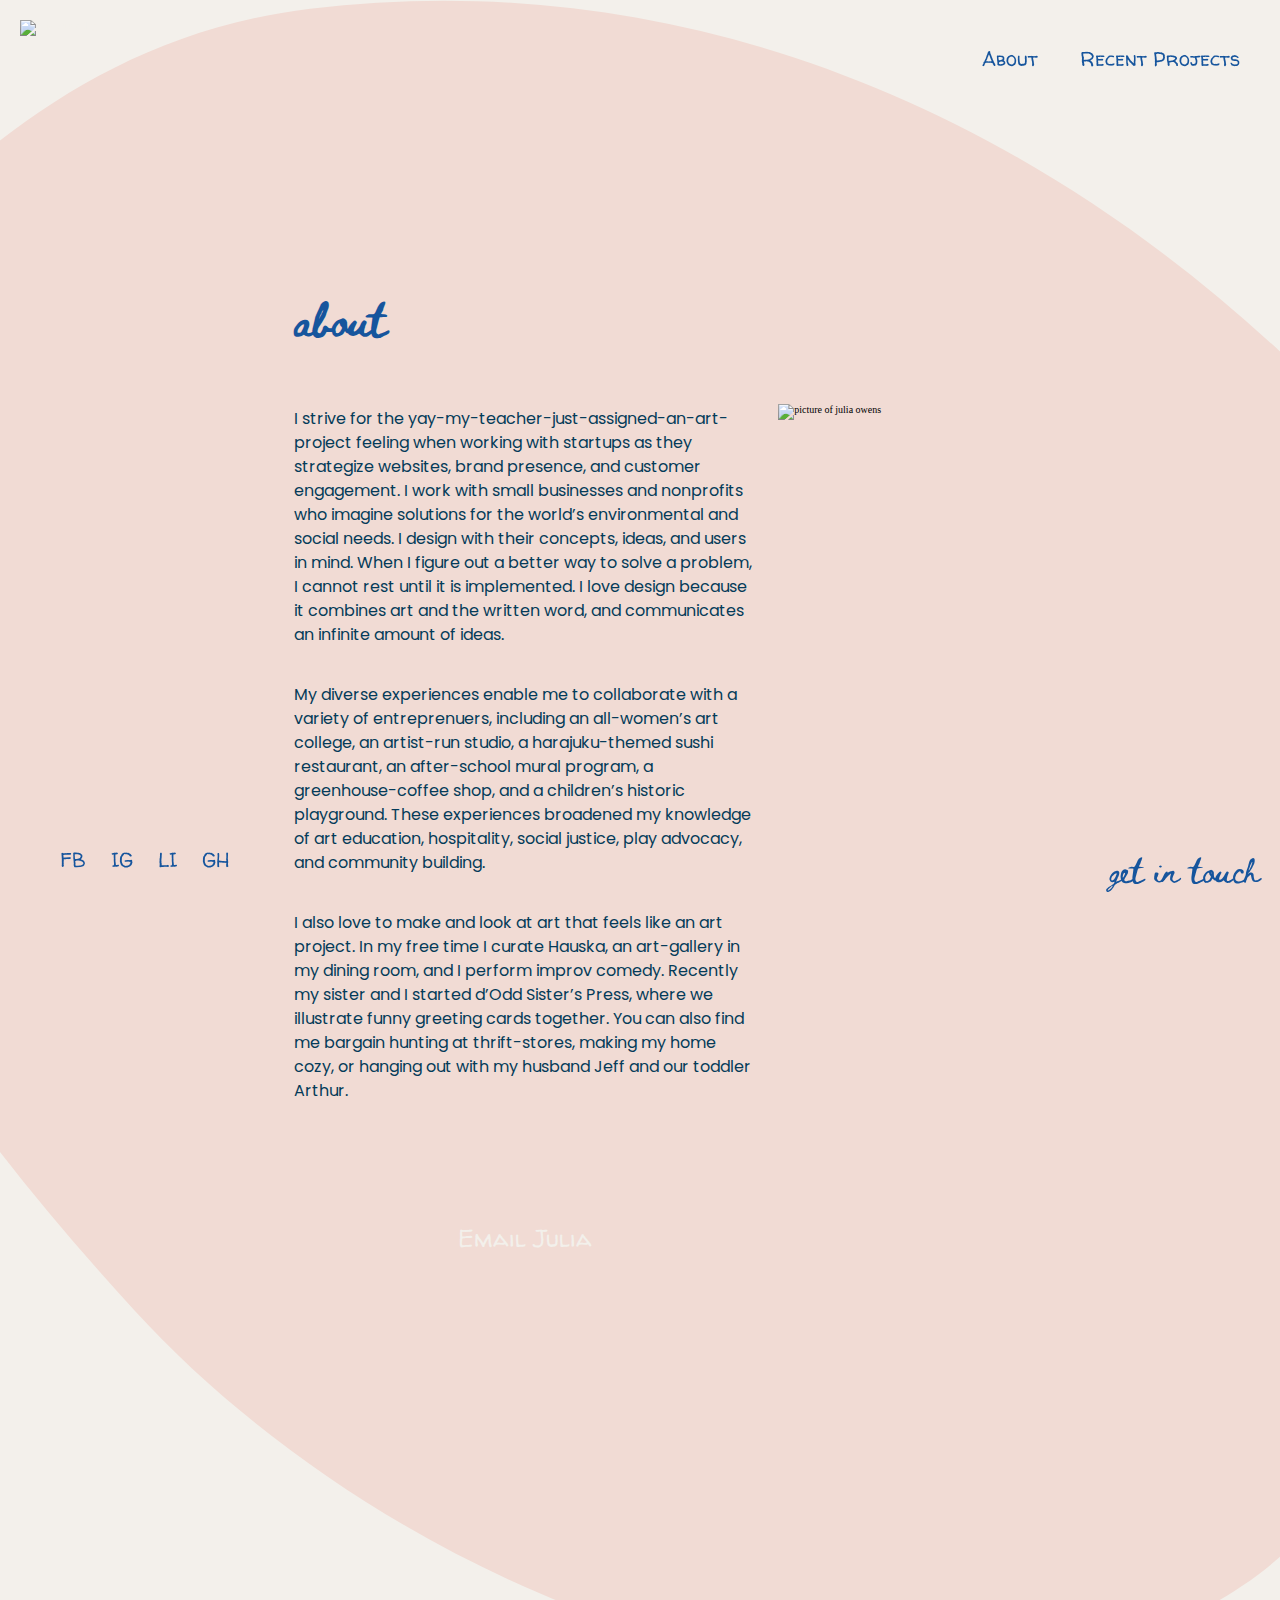
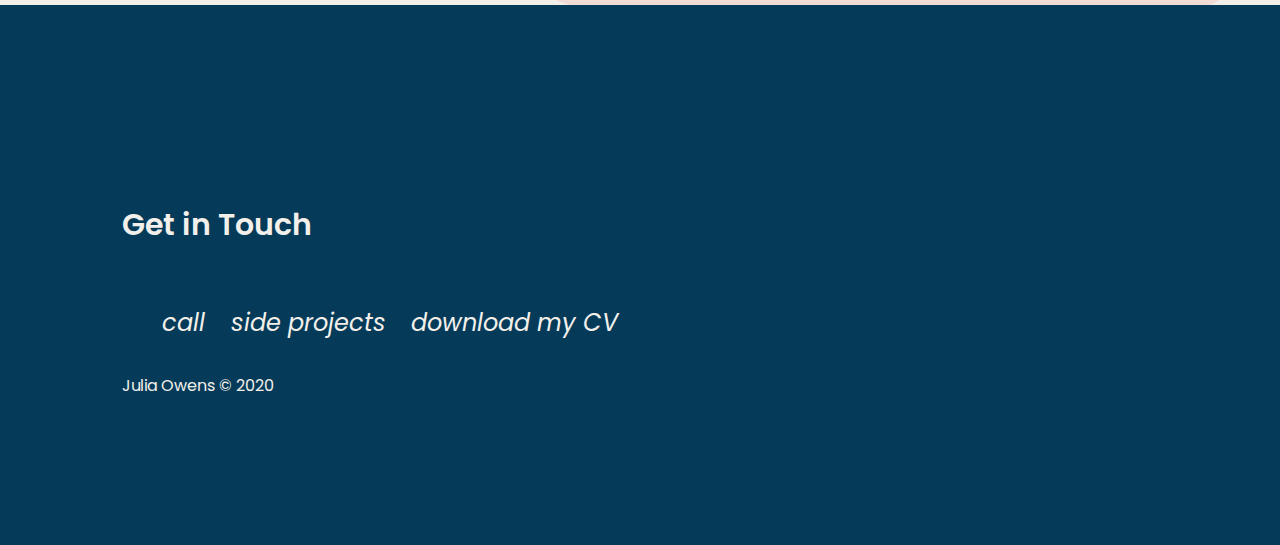
==== about.html @ 6bb20a6d "added side proj page, changed recent proj hover" ====
<!DOCTYPE html>
<html lang="en" dir="ltr">
   <head>
      <meta charset="utf-8">
      <title>Julia Owens</title>
      <meta name="viewport" content="width=device-width, initial-scale=1">
      <link rel="stylesheet" href="css/reset.css">
      <link rel="stylesheet" href="css/style.css">
      <link rel="stylesheet" href="https://fonts.googleapis.com/css2?family=Poppins:ital,wght@0,400;0,600;1,300;1,400;1,600&family=Beth+Ellen&family=Walter+Turncoat&display=swap">
   </head>
   <body>
     <!--navigation with logo and hamburger menu-->
   <div class="page-container">
     <header>
       <div class= "nav-container" id="nav-container" style="top: 0;">
         <div class="logomobile">
           <a href="index.html">
             <img src="assets/header/ColorHead.svg" alt="julia owens logo" style="width:6rem;">
           </a>
           <h2 class="logomobile">julia owens</h2>
         </div>
         <div class="logodesk">
             <a href="index.html">
               <img src="assets/header/colorlogo.svg" alt="julia owens logo" style="width:15rem;">
             </a>
         </div>
         <div class="top-right">
           <a href="about.html">About</a>
           <a href="index.html#recent">Recent Projects</a>
         </div>
         <!-- Navigation links (hidden by default) -->
         <div id="menu-container" class="overlay">
            <!-- Button to close the overlay navigation -->
            <div class="myLinks">
              <a href="javascript:void(0)" class="closebtn" onclick="closeNav()">x</a>
              <a href="about.html">About</a>
              <a href="index.html#recent">Recent Projects</a>
              <a href="index.html#offerings">What I Offer</a>
              <a href="index.html#howitworks">How it Works</a>
              <a href="index.html#testimonials">Testimonials</a>
            </div>
          </div>
 <!-- "Hamburger menu" / "hamburger" to toggle the navigation links -->
          <span onclick="openNav()" class="hamburger">
             <img class='hamburger' src="assets/header/hamburger.svg" alt="menu icon">
          </span>
       </div>
     </header>
      <main>
         <div class="content-container">
            <!--about content-->
            <section class="about">
               <img class="biopic" src="assets/shapes/biopic.svg" alt="picture of julia owens">
               <h2 class="blue">about</h2>
               <div class="bio">
                 <p>I strive for the yay-my-teacher-just-assigned-an-art-project feeling when working with startups as they strategize websites, brand presence, and customer engagement. I work with small businesses and nonprofits who imagine solutions for the world’s environmental and social needs. I design with their concepts, ideas, and users in mind. When I figure out a better way to solve a problem, I cannot rest until it is implemented. I love design because it combines art and the written word, and communicates an infinite amount of ideas.</p>
                 <p>My diverse experiences enable me to collaborate with a variety of entreprenuers, including an all-women’s art college, an artist-run studio, a harajuku-themed sushi restaurant,  an after-school mural program, a greenhouse-coffee shop, and a children’s historic playground. These experiences broadened my knowledge of art education, hospitality, social justice, play advocacy, and community building.</p>
                 <p>I also love to make and look at art that feels like an art project. In my free time I curate Hauska, an art-gallery in my dining room, and I perform improv comedy. Recently my sister and I started d’Odd Sister’s Press, where we illustrate funny greeting cards together. You can also find me bargain hunting at thrift-stores, making my home cozy, or hanging out with my husband Jeff and our toddler Arthur.</p>
               </div>
               <div class="button">
                  <a href="mailto:juliasowens@gmail.com" class="orange-button">Email Julia</a>
               </div>
            </section>
         </div>
         <!--footer-->
      </main>
      <footer>
        <footer id="footer">
          <div class="desk-links">
            <ul class="bottom-left">
                <li><a href="https://www.facebook.com/juliasowens">FB</a></li>
                <li><a href="https://www.instagram.com/juliasowens">IG</a></li>
                <li><a href="https://www.linkedin.com/juliasowens">LI</a></li>
                <li><a href="https://www.github.com/juliasowens">GH</a></li>
            </ul>
            <a class="bottom-right" href="mailto:juliasowens@gmail.com">get in touch</a>
          </div>
          <h4>Get in Touch</h4>
          <address>
              <ul class="contactinfo">
               <li><a href="tel:+3214386879">call</a></li>
               <li><a href="sideprojects.html">side projects</a></li>
               <li><a href="https://docs.google.com/document/d/1NyvRas69ttA2l3UneFhfoW3CUNSEx1al49fTAunO5wc/edit?usp=sharing">download my CV</a></li>
              </ul>
              <div class="social">
                 <a href="mailto:juliasowens@gmail.com">email</a> <br>
                 <a href="https://www.facebook.com/juliasowens">social: FB</a> <a href="https://www.instagram.com/juliasowens">IG</a>  <a href="https://www.linkedin.com/juliasowens">LI</a> <a href="https://www.github.com/juliasowens">GH</a>
              </div>
          </address>
          <p>Julia Owens © 2020</p>
        </footer>
      <script>
        var prevScrollpos = window.pageYOffset;
        window.onscroll = function() {
        var currentScrollPos = window.pageYOffset;
          if (prevScrollpos > currentScrollPos) {
            document.getElementById("nav-container").style.top = "0";
          } else {
            document.getElementById("nav-container").style.top = "-25rem";
          }
          prevScrollpos = currentScrollPos;
        }
        function openNav() {
            document.getElementById("menu-container").style.width = "100%";
          }
        function closeNav() {
            document.getElementById("menu-container").style.width = "0%";
          }
      </script>
      <!-- Global site tag (gtag.js) - Google Analytics -->
      <script async src="https://www.googletagmanager.com/gtag/js?id=UA-165975518-1"></script>
      <script>
        window.dataLayer = window.dataLayer || [];
        function gtag(){dataLayer.push(arguments);}
        gtag('js', new Date());

        gtag('config', 'UA-165975518-1');
      </script>
   </body>
</html>
---- css/style.css ----
* {
  box-sizing: border-box;
}

html {
  font-size: 10px;
  scroll-behavior: smooth;
}

body {
  background-color: #F3F0EB;
  margin: 0;
  width: 100%;
}

section {
  padding: 10%;
}

/* TYPOGRAPHY */

/* unvisited link */
a:link {
  color: #F3F0EB;
  text-decoration: none;
}

/* visited link */
a:visited {
  color: #F3F0EB;
  text-decoration: none;
}

/* mouse over link */
a:hover {
  color: #F3F0EB;
  text-decoration: none;
}

p {
  color: #053B59;
  font-family: 'Poppins';
  font-size: 1.6rem;
  line-height: 2.4rem;
  padding: 1rem 0 1rem 0;
}

h1 {
  color: #16559D;
  font-family: 'Poppins';
  font-size: 4.8rem;
  font-weight: 600;
  line-height: 6rem;
}

h2 {
  color: #16559D;
  font-family: 'Beth Ellen';
  font-size: 3.2rem;
  line-height: 3.2rem;
}

h3 {
  color: #053B59;
  font-family: 'Poppins';
  font-size: 3.6rem;
  font-weight: 600;
  line-height: 4rem;
  padding-bottom: 1rem;
}

h4 {
  color: #053B59;
  font-family: 'Poppins';
  font-size: 2.4rem;
  font-weight: 600;
  line-height: 3.6rem;
}

h5 {
  color: #C06D5B;
  font-family: 'Walter Turncoat';
  font-size: 2.4rem;
  line-height: 3.6rem;
}

h6 {
  color: #053B59;
  font-family: 'Poppins';
  font-size: 2.1rem;
  font-weight: 300;
  line-height: 3rem;
  padding: 2rem 0 2rem 0;
}


/* structure of site */

.page-container {
  margin: 0;
  width: 100%;

}

/* header +nav */ /* Style Navigation Menu */

.nav-container{
  margin: 0;
  padding: 2rem;
  position: fixed;
  top: 0;
  transition: top 0.3s;
  width: 100%;
  z-index: 1;
}


.overlay {
  background-image: url('../assets/old/inkfill.svg');
  background-position: center;
  background-repeat: no-repeat;
  background-size: cover;
  height: 100%;
  overflow-x: hidden; /* Disable horizontal scroll */
  position: fixed; /* Stay in place */
  right: 0;
  top: 0;
  transition: 0.5s; /* 0.5 second transition effect to slide in or slide down the overlay (height or width, depending on reveal) */
  width: 0;
  z-index: 1; /* Sit on top */
}


/* Hide the links inside the navigation menu (except for logo/home) */

.myLinks {
  top: 15%;
  right: 0;
  position: relative;
  width: 100%; /* 100% width */
  text-align: right; /* Centered text/links */
}

/* Style navigation menu links */
.myLinks a {
  color: #EABBAE;
  display: block;
  font-family: 'Walter Turncoat';
  font-size: 2.4rem;
  line-height: 3rem;
  padding: 1rem 4rem 1rem 1rem;
  text-decoration: none;
  transition: 0.3s;
}

.myLinks a:hover {
  color: #DA9255;
  text-decoration: underline;
}

.overlay .closebtn {
  position: absolute;
  right: 0;
  top: -3rem;

}

/* Style the hamburger menu */
.hamburger {
  display: inline;
  padding: 10%;
  position: absolute;
  right: 0;
  top: 0;
}

.top-right {
  display: none;
}

/* main content of page */

.content-container {
  margin: 0;
  width: 100%;
}

/* all buttons follow this code */

.button {
  background: none;
  border: none;
  color: #F3F0EB;
  cursor: pointer;
  font-family: 'Walter Turncoat';
  font-size: 2.4rem;
  line-height: 3.6rem;
  padding: 5%;
  text-align: center;
  text-decoration: none;
}


/* sections of page */

/* intro */

.hero {
  background-image: url('../assets/shapes/largepinkbackground.svg');
  background-position: center;
  background-repeat: no-repeat;
  background-size: cover;
  margin: 0;
  padding-top: 50%;
  width: 100%;
}

.paragraph {
  padding: 5% 0 0 0;
}

/* button with orange fill background and white text, also used on about and project pages */

.orange-button {
  align-items: center;
  background-image: url('../assets/buttons/clementinefill.svg');
  background-position: center;
  background-repeat: no-repeat;
  background-size: contain;
  display: flex;
  justify-content: center;
  padding: 20%;
  text-decoration: none;
  width: 100%;
}


/* menu of 5 offerings, what I can do */

.offerings {
  background-color: #053B59;
  padding-top: 20%;
  width: 100%;
}

.services-container h2{
  color: #F3F0EB;
  font-size: 2.4rem;
  padding: 5% 10% 10% 10%;
}

.services-container h3{
  color: #F3F0EB;
}

.services-container h6{
  color: #F3F0EB;
}

/* changes text to white */

.white {
  color: #F3F0EB;
  line-height: 4rem;
}

.white a {
  color: #F3F0EB;
  text-decoration: none;
}

.service {
  display: inline-block;
  width: 100%;
}

.webdesign {
  background-image: url('../assets/old/poolwhiteline.svg');
  background-position: center;
  background-repeat: no-repeat;
  background-size: contain;
  padding: 20%;
  text-decoration: none;
  width: 100%;
}

.brand{
  background-image: url('../assets/old/clementinewhiteline.svg');
  background-position: center;
  background-repeat: no-repeat;
  background-size: contain;
  padding: 20%;
  text-decoration: none;
  width: 100%;
}

.ecomm{
  background-image: url('../assets/old/terracottawhiteline.svg');
  background-position: center;
  background-repeat: no-repeat;
  background-size: contain;
  padding: 20%;
  text-decoration: none;
  width: 100%;
}

.test{
  background-image: url('../assets/old/sandwhiteline.svg');
  background-position: center;
  background-repeat: no-repeat;
  background-size: contain;
  padding: 20%;
  text-decoration: none;
  width: 100%;
}

.smallbiz {
  background-image: url('../assets/old/eraserwhiteline.svg');
  background-position: center;
  background-repeat: no-repeat;
  background-size: contain;
  padding: 20%;
  text-decoration: none;
  width: 100%;
}

/* describes the service */

ul.description {
  color: #F3F0EB;
  display: inline-block;
  font-family: 'Poppins';
  font-size: 2rem;
  line-height: 3rem;
  list-style-image: url('../assets/shapes/offwhitedot.svg');
  list-style-position: outside;
  padding: 3rem;
  text-align: left;
}

/* bullet points of the description */

li {
  padding: 1rem 0 1rem 0;
}

/* button with white line + white text, good for dark background */

.white-button {
  align-items: center;
  background-image: url('../assets/buttons/offwhiteline2.svg');
  background-position: center;
  background-repeat: no-repeat;
  background-size: contain;
  display: flex;
  justify-content: center;
  padding: 25%;
  text-decoration: none;
  width: 100%;
}

/* step-by-step outline of the process */

.howitworks {
  background-color: #F1DBD4;
  padding-top: 20%;
  width: 100%;
}

.steps {
  padding: 15% 5% 15% 0;
}

.step {
  display: inline-block;
  text-align: left;
  padding: 3rem 0 0 0;
}

.stepaction {
  padding: 2% 10% 2% 0;
}

/* button with red line + text, white background */

.redline-button {
  align-items: center;
  background-image: url('../assets/buttons/redwhitecircle.svg');
  background-position: center;
  background-repeat: no-repeat;
  background-size: contain;
  display: flex;
  justify-content: center;
  text-decoration: none;
  width: 100%;
}

.red a {
    color: #C06D5B;
    padding: 30%;
    text-align: center;
    text-decoration: none;
}

/* testimonial section */

.testimonials {
  padding: 20% 10% 20% 10%;
  width: 100%;
}

/* class turns text blue */

.blue {
  color: #16559D;
  padding: 2rem 0 2rem 0;
}

.blue a {
  color: #16559D;
  text-decoration: underline;
}

/* class turns text to H2 on buttons */

.fancy {
  font-family: 'Beth Ellen';
  font-size: 3.2rem;
  line-height: 4rem;
  margin:auto;
}

/* button with red background, white fancy text */

.redfill-button {
  align-items: center;
  background-image: url('../assets/buttons/redfill.svg');
  background-position: center;
  background-repeat: no-repeat;
  background-size: contain;
  display: flex;
  justify-content: center;
  padding: 30%;
  text-decoration: none;
}

/* recent projects section */

.recent {
  background-image: url('../assets/shapes/recentbackground.svg');
  background-position: top center;
  background-repeat: no-repeat;
  background-size: cover;
  margin: 0;
  padding-top: 20%;
  width: 100%;
}


.grid-container {
  display: grid;
  grid-template-areas:
  " .one one "
  ".."
  "two two. "
  ".."
  " .three three"
  ".."
  "four four. "
  ".."
  " .five five"
  ".."
  "six six. ";
}


.one {
  background-image: url('../assets/buttons/redpink1.svg');
  background-position: center;
  background-repeat: no-repeat;
  background-size: contain;
  transform: translate(-15%, 10%);
  padding: 4rem;
}

.two {
  background-image: url('../assets/buttons/redpink2.svg');
  background-position: center;
  background-repeat: no-repeat;
  background-size: contain;
  transform: translate(0, 10%);
  padding: 4rem;
}

.three {
  background-image: url('../assets/buttons/redpink3.svg');
  background-position: center;
  background-repeat: no-repeat;
  background-size: contain;
  transform: translate(-15%, 10%);
  padding: 4rem;
}

.four {
  background-image: url('../assets/buttons/redpink4.svg');
  background-position: center;
  background-repeat: no-repeat;
  background-size: contain;
  transform: translate(0, 10%);
  padding: 4rem;
}

.five {
  background-image: url('../assets/buttons/redpink5.svg');
  background-position: center;
  background-repeat: no-repeat;
  background-size: contain;
  transform: translate(-15%, 8%);
  padding: 4rem;
}

.six {
  background-image: url('../assets/buttons/redpink6.svg');
  background-position: center;
  background-repeat: no-repeat;
  background-size: contain;
  transform: translate(0, 10%);
  padding: 4rem;
}

/* link to project with red line + text, pink fill, takes to case studies */

.pinkline {
  align-items: center;
  display: flex;
  justify-content: center;
  padding: 5rem;
}

.infoover {
  display: none;
}

/* about page styling */


.about {
  padding-top: 13rem;
  width: 100%;

}

.biopic {
  width: 100%;
}

/* case study /project page styling */

.case-study-intro {
  background-color: #F1DBD4;
  padding: 50% 10% 30% 10%;
  width: 100%;
}

.app-frame1 {
  display: none;
}

.challenge {
  display: flex;
  flex-direction: column;
  text-align: left;
  width: 100%;
}

.app-frame2 {
  background-image: url('../assets/draft_slam/phoneframe.svg');
  background-size: contain;
  background-position: center;
  background-repeat: no-repeat;
  padding: 20%;
  align-items: center;
  display: flex;
  justify-content: center;
  width: 100%;
}

.app-frame3 {
  display: none;
}

.title {
  padding: 3rem 0 0 0;
}

h3.title {
  font-size: 2.4rem;
  padding: 0;
}

.roles {
  align-items: flex-start;
  color: #16559D;
  display: flex;
  flex-direction: column;
  font-family: 'Poppins';
  font-size: 2.1rem;
  font-weight: 600;
  line-height: 2rem;
}

.description1 {
  align-items: flex-start;
  color: #053B59;
  display: flex;
  flex-direction: column;
  font-family: 'Poppins';
  font-size: 1.6rem;
  font-weight: 300;
  line-height: 2.4rem;
}

.description1 li {
  line-height: 2.4rem;
  list-style-image: url('../assets/shapes/inkbluedot.svg');
  list-style-position: outside;
  padding: 1rem;
}

/* orange script with line button for readers to view full reports */

.ProjectCTA {
  color: #DA9255;
  font-family: 'Beth Ellen';
  font-size: 2rem;
  line-height: 3.6rem;
  padding: 5% 0 20% 0;
  position: relative;
  text-align: left;
}

.ProjectCTA a {
  color: #DA9255;
  text-decoration: none;
  background-image: url('../assets/buttons/orangeline.svg');
  background-repeat: no-repeat;
  background-position: bottom;
  background-size: contain;
  padding: 2%;
}

.description2 {
  align-items: flex-start;
  color: #053B59;
  display: flex;
  flex-direction: column;
  font-family: 'Poppins';
  font-size: 2rem;
  font-weight: 300;
  line-height: 2rem;
  padding: 0 0 1rem 0;
}

.description2 li {
  line-height: 2rem;
  list-style-image: url('../assets/shapes/inkbluedot.svg');
  list-style-position: outside;
  padding: 1rem;
}

.graph {
  align-items: flex-start;
  display: flex;
  flex-direction: column;
  justify-content: center;
  padding: 0;
}

.list {
  display: flex;
  flex-direction: column;
  padding: 2rem;
}

.key {
  align-items: center;
  display: inline-flex;
  padding: 1rem 0 0 0;
}

.key p {
  padding: 1rem;
}

.data {
  align-items: center;
  color: #053B59;
  display: inline-flex;
  font-family: 'Poppins';
  font-size: 1.6rem;
  font-weight: 300;
  padding: 0;
}

.data img {
  padding: 1rem;
  width: 1rem;
}

.quote {
  font-size: 1.6rem;
}

table.userstories {
    font-size: 1.4rem;
		border: 1px;
		font-family: 'Poppins';
    width: 100%;
	}

.userstories td {
    color: #053B59;
		padding: 1rem;
		border: 1px solid #CCC;
	}

tr:nth-child(even) {
    background-color: #f2f2f2;
  }

.userstories th {
		background-color: #053B59;
		color: #F3F0EB;
    padding: 1rem;
    font-family: 'Walter Turncoat';
	}

.palette {
  padding: 0 0 10% 0;
}


.colorpic {
    background-color: #ffffff;
    padding: 10%;
  }

.typepic2 {
    background-color: #ffffff;
    padding: 10%;
  }

.sketches img {
  padding: 5% 0 5% 0;
}

.mockups img{
  padding: 5% 0 5% 0;
  width: 100%;
}

.proto {
   width: 100%;
 }

 .protovideomobile {
   align-items: center;
   display: flex;
   grid-area: protovideomobile;
   justify-content: center;
   padding: 5%;
   position: relative;
}

 .phoneframe {
   position: absolute;
   z-index: -1;
   width: 100%;
 }

 .conclusion {
   padding: 10% 5% 5% 5%;
 }

.conclusion h5{
   padding: 20% 0 0 0;
 }


/* footer */

footer {
  background-color: #053B59;
  color: #F3F0EB;
  font-family: 'Poppins';
  font-size: 2rem;
  line-height: 4rem;
  padding: 5%;
}

footer a {
  color: #F3F0EB;
  font-family: 'Poppins';
  font-size: 2.4rem;
  padding: 2rem 0 2rem 0;
}

footer a:hover {
  text-decoration: underline;
}

footer h4 {
   color: #F3F0EB;
   font-size: 3rem;
   padding: 0 0 2rem 0;
}

footer p {
   color: #F3F0EB;
}

address li {
  display: inline-block;
  font-family: 'Walter Turncoat';
  line-height: 4rem;
  padding: 0 2% 0 0;
}



/* media queries */

@media screen and (min-width: 320px) {
    .page-container {
      width: 100%;
    }


    .logodesk {
      display: none;
    }

    .logomobile {
      display: inline-block;
      font-size: 2rem;
    }

    .content-container img {
      width: 100%;
    }

    .desk-links {
      display: none;
    }

  }

@media screen and (min-width: 768px) {
  .page-container {
    width: 100%;
  }

  .logodesk {
    display: none;
  }

  .logomobile {
    display: inline-block;
    font-size: 2rem;
  }

  .overlay {
    background-image: url('../assets/old/inkfill.svg');
    background-position: right;
    background-repeat: no-repeat;
    background-size: contain;
    height: 100%;
    overflow-x: hidden; /* Disable horizontal scroll */
    position: fixed; /* Stay in place */
    right: 0;
    top: 0;
    transition: 0.5s; /* 0.5 second transition effect to slide in or slide down the overlay (height or width, depending on reveal) */
    width: 0;
    z-index: 1; /* Sit on top */
  }

  .overlay .closebtn {
    position: absolute;
    right: 0;
    top: 20rem;
  }

  /* Style navigation menu links */
  .myLinks a {
    font-size: 2.4rem;
    line-height: 2rem;
    padding: 2rem;
    transform: translate(-15%, 0);
  }

  .hero {
    padding-top: 20%;
  }

  .hero-container {
    width: 70%;
  }

  .button {
    text-align: left;
    padding: 0;
  }

  .paragraph {
    align-items: flex-start;
    display: flex;
    flex-direction: column;
    justify-content: flex-start;
  }

  .paragraph > .button {
    padding: 5% 0 0 0;
    width: 70%;
  }

  .orange-button {
    padding: 30% 0 30% 0;
    width: 100%;
  }

  .offerings {
    background-color: #053B59;
  }

  .services-container h2{
    color: #F3F0EB;
    font-size: 3rem;
    line-height: 4rem;
    text-align: center;
  }

  .services-container h3{
    color: #F3F0EB;
  }

  .services-container h6{
    color: #F3F0EB;
  }

  /* changes text to white */

  .white-button {
      padding: 20%;
      text-decoration: none;
      width: 100%;
    }

  .white {
    text-align: center;
    text-decoration: none;
    color: #F3F0EB;
    line-height: 4rem;
  }

  .white a {
    color: #F3F0EB;
    text-decoration: none;
  }

  .service {
    align-items: center;
    display: inline-flex;
    justify-content: center;
    padding: 5% 0 0 0;
    width: 100%;
  }

  .webdesign {
    background-image: url('../assets/old/poolwhiteline.svg');
    background-position: top;
    background-repeat: no-repeat;
    background-size: contain;
    padding: 10% 0 10% 0;
    text-decoration: none;
    width: 50%;
  }

  .brand{
    background-image: url('../assets/old/clementinewhiteline.svg');
    background-position: top;
    background-repeat: no-repeat;
    background-size: contain;
    padding: 10% 0 10% 0;
    text-decoration: none;
    width: 50%;
  }

  .ecomm{
    background-image: url('../assets/old/terracottawhiteline.svg');
    background-position: top;
    background-repeat: no-repeat;
    background-size: contain;
    padding: 10% 0 10% 0;
    text-decoration: none;
    width: 50%;
  }

  .test{
    background-image: url('../assets/old/sandwhiteline.svg');
    background-position: top;
    background-repeat: no-repeat;
    background-size: contain;
    padding: 10% 0 10% 0;
    text-decoration: none;
    width: 50%;
  }

  .smallbiz {
    background-image: url('../assets/old/eraserwhiteline.svg');
    background-position: top;
    background-repeat: no-repeat;
    background-size: contain;
    padding: 10% 5% 10% 5%;
    text-decoration: none;
    width: 50%;
  }

  /* describes the service */

  ul.description {
    display: block;
    padding: 5%;
    width: 50%;
  }

  li {
    padding: 1rem 0 1rem 0;
  }

  .howitworks {
    background-color: #EABBAE;
    background-image: url('../assets/shapes/largepinkbackground2.svg');
    background-position: top center;
    background-repeat: no-repeat;
    background-size: cover;
    display: inline-grid;
    padding: 15% 10% 5% 20%;
    width: 100%;
  }

  .redline-button {
    display: inline-flex;
    background-size: contain;
  }

  .red {
    padding: 0 30% 0 30%;
  }

  .red a {
      color: #C06D5B;
      padding: 50%;
      text-align: center;
      text-decoration: none;
  }

  .steps {
    padding: 0;
  }


  .testimonials {
    display: inline-block;
    padding: 15% 15% 0 15%;
  }

  .redfill-button {
    float: right;
    max-width: 50%;
    padding: 15%;
    transform: translate(0, -20%);
  }

  .recent {
    background-image: url('../assets/old/threecircles.svg');
    background-position: top center;
    background-repeat: no-repeat;
    background-size: cover;
    margin: 0;
    padding: 10% 0 10% 0;
    width: 100%;
  }

  .recproj {
    padding: 3%;
    text-align: center;
  }

  .grid-container {
    display: inline-grid;
    grid-template-areas:
    "one two"
    "three four"
    "five six";
    padding: 5% 0 0 0;
  }


  .project {
    background-position: center;
    background-repeat: no-repeat;
    background-size: contain;
    transform: none;
    padding: 4rem;
  }

  .one .two .three .four .five .six {
    transform: none;
  }

  /* link to project with red line + text, pink fill, takes to case studies */

  .pinkline {
    align-items: flex-start;
    display: flex;
    justify-content: center;
  }

  .about {
    align-items: flex-start;
    display: flex;
    flex-direction: column;
    padding: 15% 10% 0 10%;
    width: 100%;
  }

  .biopic {
    padding: 0 20% 0 20%;
    width: 100%;
  }

  .bio {
    padding: 5% 0 0 0;
  }

  .about > .button {
    align-items: center;
    display: flex;
    justify-content: center;
    padding: 5% 25% 5% 25%;
    width: 100%;
  }

  .content-container img {
    width: 100%;
  }


  .app-frame1 {
    align-items: center;
    background-image: url('../assets/draft_slam/phoneframe.svg');
    background-size: contain;
    background-position: center;
    background-repeat: no-repeat;
    display: flex;
    grid-area: app-frame1;
    justify-content: center;
    padding: 15%;
    width: 100%;
  }

  .intro {
    grid-area: intro;
    padding: 10%;
  }

  .case-study-intro > .button {
    grid-area: button;
    padding: 10%;
  }

  .case-study-intro {
    background-color: #F3F0EB;
    background-image: url('../assets/shapes/lightpinkfill.svg');
    background-position: bottom;
    background-repeat: no-repeat;
    background-size: cover;
    display: grid;
    grid-template-areas:
    "intro app-frame1"
    "button app-frame1"
    ". app-frame1";
    grid-template-columns: 50% 50%;
    padding: 20% 10% 20% 10%;
    width: 100%;
  }

  .challenge {
    background-color: #F1DBD4;
    display: inline-block;
    text-align: left;
    padding: 0 10% 10% 10%;
    width: 100%;
  }

  .app-frame2 {
    display: none;
  }

  .app-frame3 {
    align-items: center;
    background-image: url('../assets/draft_slam/phoneframehorizontal.svg');
    background-size: contain;
    background-position: center;
    background-repeat: no-repeat;
    display: flex;
    justify-content: center;
    padding: 18%;
    width: 100%;
  }


  .title {
    font-size: 2rem;
    grid-area: title;
    padding: 0;
  }

  h3.title {
    font-size: 3rem;
    padding: 0;
  }

  .roles {
    align-items: flex-start;
    color: #16559D;
    display: flex;
    flex-direction: column;
    font-family: 'Poppins';
    font-size: 1.6rem;
    font-weight: 600;
    line-height: 1.6rem;
    padding: 0 0 2rem 0;
  }

  .description1 {
    align-items: flex-start;
    color: #053B59;
    display: flex;
    flex-direction: column;
    font-family: 'Poppins';
    font-size: 1.6rem;
    font-weight: 600;
    line-height: 2.4rem;
  }

  /* orange script with line button for readers to view full reports */

  .ProjectCTA {
    color: #DA9255;
    font-family: 'Beth Ellen';
    font-size: 2.4rem;
    grid-area: ProjectCTA;
    line-height: 3.6rem;
    padding: 1rem 1rem 1rem 0;
    position: relative;
    text-align: left;
  }

  .ProjectCTA img {
    display: block;
    width: 50%;
  }

  .description2 li {
    line-height: 2rem;
  }

  .graph {
    align-items: flex-start;
    display: flex;
    flex-direction: column;
    padding: 0 0 2rem 0;
  }

  .graph img {
    width: 16rem;
  }

  .key {
    align-items: center;
    display: inline-flex;
    flex-direction: row;
    padding: 0;
  }

  .data {
    align-items: center;
    display: inline-flex;
    flex-direction: row;
    padding: 0;
  }

  .data img {
    padding: 1rem;
    width: 8rem;
  }

  .quote {
    font-size: 2rem;
    grid-area: quote;
  }

  .findings {
    grid-area: findings;
  }

  .participants {
    grid-area: participants;
  }

  .mostused {
    grid-area: mostused;
  }

  .tasks {
    grid-area: tasks;
    padding: 0;
  }

  .research {
    display: inline-grid;
    grid-gap: 5%;
    grid-template-areas:
    "participants findings"
    "mostused findings"
    "tasks findings"
    ". findings";
    grid-template-columns: 50% 50%;
    padding: 10%;
  }

  .analysis {
    grid-area: analysis;
  }

  .competitors {
    grid-area: competitors;
  }

  .competitive {
    display: grid;
    grid-template-areas:
    "competitors analysis";
    grid-template-columns: 50% 50%;
    padding: 0 10% 10% 10%;
  }

 .impressions {
    grid-area: impressions;
    padding: 0 0 10% 0;
  }

 .persona {
    grid-area: persona;
  }

  .upframe {
    grid-area: upframe;
    width: 75%;
  }

 .persona1 {
   grid-area: persona1;
   display: grid;
   grid-gap: 5%;
   grid-template-areas:
   "upframe title"
   "upframe quote"
   "upframe ."
   "tasks impressions";
   grid-template-columns: 45% 55%;
   padding: 5% 0 5% 0;
 }

 .persona2 {
   grid-area: persona2;
   display: grid;
   grid-gap: 5%;
   grid-template-areas:
   "upframe title"
   "upframe quote"
   "upframe ."
   "tasks impressions";
   grid-template-columns: 45% 55%;
   padding: 5% 0 5% 0;
 }


  .personas {
    background-color: #F1DBD4;
    display: grid;
    grid-template-areas:
    "persona"
    "persona1"
    "persona2";
    grid-template-columns: 100%;
    justify-content: flex-start;
    padding: 10%;
    transform: none;
  }

  .userstory {
    display: inline-block;
    padding: 10% 10% 10% 0;
  }

  .flows {
    display: inline-block;
    padding: 10% 10% 10% 10%;
  }

  .flowpics {
    padding: 5% 0 0 0;
  }

  .wires {
    grid-area: wires;
    padding: 5% 0 0 0;
  }

  .wirepic1 {
    grid-area: wirepic1;
    padding: 0 1rem 0 0;
  }

  .wirepic2 {
    grid-area: wirepic2;
    padding: 0 1rem 0 0;

  }

  .wirepic3 {
    display: none;
  }

  .wirepic4 {
    grid-area: wirepic4;
    padding: 0 1rem 0 0;
  }

  .wirepic5 {
    grid-area: wirepic5;
    padding: 0 1rem 0 0;
  }

  .wirepic6 {
    grid-area: wirepic6;
    padding: 0 1rem 2rem 0;
  }

  .wireframes {
    background-color: #F1DBD4;
    display: grid;
    grid-template-areas:
    "wirepic6 wirepic1 wirepic2"
    "wirepic6 wirepic4 wirepic5"
    "wires wires wires";
    grid-template-columns: 36% 30% 30%;
    padding: 10%;
  }

  .description2 {
    align-items: flex-start;
    color: #053B59;
    display: flex;
    flex-direction: column;
    font-family: 'Poppins';
    font-size: 1.6rem;
    font-weight: 300;
    line-height: 1rem;
  }

  .usability {
    display: grid;
    grid-gap: 5%;
    grid-template-areas:
    "title ."
    "tasks impressions"
    "ProjectCTA impressions"
    ". impressions";
    grid-template-columns: 45% 55%;
    padding: 10%;
  }

  .usability > .ProjectCTA{
    padding: 5% 0 0 0;
    width: 100%;
  }

  .brandpic {
    padding: 2rem 0 2rem 0;
  }

  .characteristics{
    display: inline-block;
    padding: 0 10% 0 10%;
  }

  .palette {
    grid-area: palette;
  }

  .colorpic {
    grid-area: colorpic;
  }

  .typo {
    grid-area: typo;
  }

  .typepic2 {
    grid-area: typepic2;
  }

  .colortype {
    display: grid;
    grid-gap: 5%;
    grid-template-areas:
    "colorpic palette"
    "typepic2 typo";
    padding: 10% 15% 10% 10%;
    grid-template-columns: 75% 25%;
  }

  .designprocess {
    display: flex;
    flex-direction: row-reverse;
    justify-content: space-between;
    padding: 10% 0 0 10%;
    width: 100%;
  }

  .process {
    align-items: flex-start;
    display: flex;
    flex-direction: column;
    justify-content: flex-start;
    width: 200%;
  }

  .process > .ProjectCTA{
    padding: 0;
    width: 100%;
  }

  .sketches img {
    align-items: center;
    display: flex;
    flex-direction: row;
    justify-content: center;
    width: 100%;
    padding: 10%;
  }

  img.sketch1{
    display: none;
  }

  img.sketch3{
    display: none;
  }


  .hifi {
    grid-area: hifi;
    padding: 0;
  }

  img.hifi1pic {
    padding: 5%;
  }

  .mockups {
    display: grid;
    grid-template-areas:
    ". app-frame1"
    "hifi app-frame1"
    ". app-frame1";
    grid-template-columns: 50% 50%;
    padding: 15% 10% 0 10%;
  }

  .usability {
    display: grid;
    grid-gap: 5%;
    grid-template-areas;
}

  .preference {
    display: grid;
    grid-gap: 5%;
    grid-template-areas:
    "title title"
    "tasks impressions"
    "ProjectCTA impressions"
    ". impressions";
    grid-template-columns: 45% 55%;
    padding: 10%;
  }

  .proto {
    grid-area: proto;
    padding: 0 10% 0 0;
   }

   .protovideomobile {
     align-items: center;
     display: flex;
     grid-area: protovideomobile;
     justify-content: center;
     position: relative;
     width: 100%;
  }

  .protovideomobile video{
    width: 100%;
  }

   .phoneframe {
     position: absolute;
     z-index: -1;
     width: 100%;
   }

   .conclusion {
     grid-area: conclusion;
     padding: 0;
     max-width: 75%;
   }

   .conclusion h5{
      padding: 0;
    }

   .conclusion > .ProjectCTA{
     padding: 0;
     width: 100%;
   }

   .end {
     display: grid;
     grid-gap: 5%;
     grid-template-areas:
     "proto conclusion";
     grid-template-columns: 40% 60%;
     padding: 10% 0 20% 10%;
   }

   .bottom-left {
     bottom: 0;
     left: 0;
     list-style-type: none;
     position: fixed;
     text-align: center;
   }

   .bottom-left li {
     display: inline-block;
     padding: 0 0 0 2rem;
   }

  ul.bottom-left a {
     color: #16559D;
     font-family: Walter Turncoat;
     font-size: 2rem;
  }

  a.bottom-right {
     bottom: 0;
     color: #16559D;
     font-family: Beth Ellen;
     font-size: 2.4rem;
     right: 0;
     padding: 0 2rem 1rem 0;
     position: fixed;
   }

}

@media screen and (min-width: 1024px) {
  .page-container {
    width: 100%;
    overflow: hidden;
  }

  header {
    background: none;
    margin: 0;
    position: fixed;
    width: 100%;
  }

  .logomobile {
    display: none;
  }

  .logodesk {
    display: inline-block;
  }

  /* links to social media and get in touch that appear at the bottom left and right */
  .desk-links {
  display: inline-block;
  width: 100%;
  }

    /* links to about and recent projects that appear at the top right */
  .top-right {
    display: inline-block;
    float: right;
    clear: right;
    padding: 2% 0 2% 0;
  }

  .top-right a:link{
    color: #16559D;
    font-family: Walter Turncoat;
    font-size: 2rem;
    padding: 2rem;
    text-decoration: none;
 }

 .top-right a:visited {
    color: #16559D;
 }

 .top-right a:hover {
   text-decoration: underline;
}

  /* Style the hamburger menu */
  .hamburger {
    display: none;
    /* display: inline-block;
    padding: 10%;
    position: absolute;
    right: 0;
    top: 0; */
  }

  .button {
    grid-area: button;
    padding: 5% 0 0 0;
  }

  .content-container {
    width: 100%;
  }

  .hero {
    background-image: url('../assets/shapes/lightpinkfill.svg');
    background-position: top left;
    background-repeat: no-repeat;
    background-size: cover;
    max-width: 1600px;
    padding: 25% 10% 5% 10%;
  }

  .hero-container {
    align-items: flex-start;
    display: flex;
    flex-direction: row;
    justify-content: flex-start;
    width: 100%;
    padding: 0 5% 5% 5%;
  }

  .paragraph {
    flex-direction: column;
    padding: 0 5% 0 5%;
    max-width: 50%;
    width: 100%;
  }

  .orange-button {
    width: 100%;
    text-align: center;
  }

  .offerings {
    background-color: #053B59;
    height: 100%;
    padding: 10%;
  }

  .services-container {
    max-width: 1024px;
    width: 100%;
  }

  .webdesign,
  .brand,
  .ecomm,
  .test,
  .smallbiz {
    padding: 10%;
  }

  .white {
      padding: 5rem 30% 0 30%;
      text-align: center;
      text-decoration: none;
  }

  .white-button {
    padding: 20% 25% 20% 25%;
    text-decoration: none;
    width: 100%;
  }


  .howitworks {
    background-color: #EABBAE;
    background-image: url('../assets/shapes/largepinkbackground2.svg');
    background-position: top center;
    background-repeat: no-repeat;
    background-size: cover;
    display: inline-grid;
    padding: 10% 10% 0 25%;
    width: 100%;
  }

  .step {
    margin: auto;
    max-width: 30%;
    padding: 3rem 0 0 0;
  }

  .redline-button {
    display: inline-flex;
    background-size: contain;
  }

  .red {
    padding: 0;
  }

  .red a {
      color: #C06D5B;
      padding: 25%;
      text-align: center;
      text-decoration: none;
  }

  .testimonials {
    background-color: #F1DBD4;
    background-image: url('../assets/old/largewhitebackground.svg');
    background-position: top center;
    background-repeat: no-repeat;
    background-size: cover;
    max-width: 100%;
    padding: 25% 25% 0 25%;
    width: 100%;
  }

  .blue {
    grid-area: about;
    max-width: 90%;
  }

  .redfill-button {
    max-width: 50%;
    padding: 20%;
    transform: translate(50%, -30%);
  }

  /* recent projects section */

  .recent {
    background-image: url('../assets/old/threecircles.svg');
    background-position: top center;
    background-repeat: no-repeat;
    background-size: cover;
    margin: 0;
    padding: 5%;
    width: 100%;
  }

.recproj {
    text-align: center;
  }

.grid-container {
    display: inline-grid;
    grid-template-areas:
    "one two three"
    "four five six";
    padding: 5% 0 0 0;
  }

.project {
      background-position: center;
      background-repeat: no-repeat;
      background-size: contain;
      align-items: center;
      display: inline-flex;
      justify-content: center;
      padding: 2rem;
      position: relative;
      text-align: center;
      transform: none;
    }

.one, .two, .three, .four, .five, .six {
      align-items: center;
      display: flex;
      justify-content: center;
      padding: 12rem;
      position: relative;
      width: 100%;
}

.pinkline, .infoover {
     display: block;
     position: absolute;
 }

.infoover {
      opacity: 0;
}

.project:hover .infoover {
      opacity: 1;
}

.project:hover .pinkline {
  opacity: 0;
}

  /* about page styling */

  .bio {
    grid-area: bio;
    padding: 0;
  }

  .biopic {
    grid-area: biopic;
    padding: 5%;
  }

  .about {
    background-image: url('../assets/shapes/lightpinkfill.svg');
    background-position: bottom;
    background-repeat: no-repeat;
    background-size: cover;
    display: grid;
    grid-template-columns: 20% 40% 40%;
    grid-template-rows: 1fr;
    grid-template-areas:
    ". about ."
    ". bio biopic"
    ". button .";
    max-width: 100%;
    padding: 20% 5% 20% 5%;
    width: 100%;
  }

  .case-study-intro {
    padding: 15%;
  }

  .case-study-intro > .button {
    padding: 0;
    max-width: 60%;
  }

  .app-frame1 {
    padding: 20%;
  }

  .challenge {
    background-image: url('../assets/shapes/lightpinkfill3.svg');
    background-position: flex-start;
    background-repeat: no-repeat;
    background-size: contain;
    display: inline-flex;
    justify-content: flex-start;
    max-width: 100%;
    padding: 10% 20% 10% 20%;
    width: 100%;
  }

  .challenge h5 {
    padding: 0;
  }

  .challenge h6 {
    max-width: 75%;
    padding: 0 0 5% 0;
  }

  .app-frame3 {
    padding: 20%;
    width: 100%;
  }

  .user-photo {
    max-width: 100%;
    padding: 0;
  }

  .title {
    grid-area: title;
    font-size: 2rem;
    padding: 2% 0 0 0;
    text-align: left;
  }

  h3.title {
    font-size: 3.6rem;
    padding: 0;
  }

  h2.quote {
    padding: 0;
    width: 110%;
  }

  .roles {
    align-items: flex-start;
    color: #16559D;
    display: flex;
    flex-direction: column;
    font-family: 'Poppins';
    font-size: 1.6rem;
    font-weight: 600;
    padding: 0 0 5% 0;
  }

  .description1 {
    align-items: flex-start;
    color: #053B59;
    display: flex;
    flex-direction: column;
    font-family: 'Poppins';
    font-size: 1.6rem;
    font-weight: 600;
    line-height: 2.4rem;
  }

  /* orange script with line button for readers to view full reports */

  .ProjectCTA {
    color: #DA9255;
    font-family: 'Beth Ellen';
    font-size: 2.4rem;
    grid-area: ProjectCTA;
    line-height: 3.6rem;
    padding: 1rem 1rem 1rem 0;
    position: relative;
    text-align: left;
  }

  .ProjectCTA img {
    display: block;
    width: 50%;
  }

  .description2 li {
    line-height: 1rem;
  }

  .graph {
    flex-direction: row;
  }

  .list {
    flex-direction: column;
  }

  .key {
    display: inline-flex;
    flex-direction: row;
    padding: 0;
  }

  .data {
    flex-direction: column;
    padding: 0;
    width: 100%;
  }

  .data img {
    width: 15rem;
    padding: 2rem;
  }

  .findings {
    grid-area: findings;
  }

  .participants {
    grid-area: participants;
  }

  .mostused {
    grid-area: mostused;
  }

  .tasks {
    grid-area: tasks;
  }

  .impressions {
    grid-area: impressions;
    padding: 0;
  }

  .impressions ul {
    padding: 0 0 1rem 0;
  }


  .description2 {
    align-items: flex-start;
    color: #053B59;
    display: flex;
    flex-direction: column;
    font-family: 'Poppins';
    font-size: 1.6rem;
    font-weight: 300;
    line-height: 1rem;
  }

  .research {
    display: grid;
    grid-template-areas:
    "participants findings"
    "mostused findings"
    "tasks findings";
    grid-template-columns: 50% 50%;
    padding: 10% 20% 0 20%;
  }

  .analysis {
    grid-area: analysis;
  }

  .competitors {
    grid-area: competitors;
  }

  .competitive {
    display: grid;
    grid-template-areas:
    "competitors analysis";
    grid-template-columns: 50% 50%;
    padding: 10% 20% 10% 20%;
  }

  .upframe {
    width: 100%;
  }

  .personas {
    background-color: #F1DBD4;
    padding: 10% 20% 10% 20%;
    transform: none;
  }

  .persona1 {
    grid-template-areas:
    "upframe ."
    "upframe title"
    "tasks quote"
    "tasks impressions";
    padding: 10% 0 10% 0;
  }

  .persona2 {
    grid-template-areas:
    "upframe ."
    "upframe title"
    "tasks quote"
    "tasks impressions";
    padding: 10% 0 10% 0;
  }

  .userstory {
    grid-area: userstory;
    padding: 10%;
  }

  table.userstories {
      grid-area: userstories;
      font-size: 1.6rem;
  	}

  .stories {
    display: grid;
    grid-template-areas:
    "userstories userstory";
    grid-template-columns: 50% 50%;
    padding: 10% 10% 0 20%;
  }

  .userflows {
    grid-area: userflows;
    padding: 0;
  }

  .flowpics {
    grid-area: flowpics;
    width: 100%;
  }

  .flows {
    display: grid;
    grid-template-areas:
    "userflows . flowpics";
    grid-template-columns: 40% 5% 60%;
    padding: 10% 10% 10% 20%;
  }

  .wires {
    grid-area: wires;
    padding: 5%;
  }

  .wirepic1 {
    grid-area: wirepic1;
    padding: 1rem 1rem 0 0;
    width: 100%;
  }

  .wirepic2 {
    grid-area: wirepic2;
    padding: 1rem 1rem 0 0;
    width: 100%;

  }

  .wirepic3 {
    display: none;
  }

  .wirepic4 {
    grid-area: wirepic4;
    padding: 1rem 1rem 0 0;
    width: 100%;
  }

  .wirepic5 {
    grid-area: wirepic5;
    padding: 1rem 1rem 0 0;
    width: 100%;
  }

  .wirepic6 {
    display: none;
  }

  .wireframes {
    background-color: #F1DBD4;
    display: grid;
    grid-template-areas:
    "wirepic1 wirepic2 wires"
    "wirepic4 wirepic5 wires";
    grid-template-columns: 20% 20% 60%;
    padding: 10% 10% 10% 20%;
  }


  .usability {
    display: grid;
    grid-template-areas:
    "title title"
    "tasks impressions"
    "ProjectCTA impressions"
    ". impressions";
    grid-template-columns: 50% 50%;
    padding: 10% 10% 10% 20%;
    width: 100%;
  }

  .branding {
    grid-area: branding;
  }

  .brandpic {
    grid-area: brandpic;
    padding: 0 5% 0 0;
    width: 100%;
  }

  .characteristics{
    display: grid;
    grid-template-areas:
    "brandpic branding";
    grid-template-columns: 50% 50%;
    padding: 0 10% 10% 20%;
  }

  .palette {
    grid-area: palette;
    padding: 0;
  }

  .colorpic {
    grid-area: colorpic;
    width: 100%;
  }

  .typo {
    grid-area: typo;
    padding: 0;
  }

  .typepic1 {
    display: none;
  }

  .typepic2 {
    grid-area: typepic2;
  }

  .colortype {
    display: grid;
    grid-template-areas:
    "palette . colorpic"
    "typo . typepic2";
    grid-template-columns: 50% 5% 40%;
    padding: 0 10% 10% 20%;
  }


  .designprocess {
    align-self: center;
    display: flex;
    flex-direction: row-reverse;
    max-width: 1600px;
    padding: 0 10% 10% 20%;
}

  .process {
    align-self: center;
    flex-direction: column;
    padding: 0;
    width: 100%;
  }


  .sketches {
    display: flex;
    flex-direction: row;
    padding: 5%;
    width: 100%;
  }

  .sketches img {
    align-self: center;
    display: flex;
    flex-direction: row;
    padding: 0;
    width: 35%;
  }

  img.sketch1 {
    display: block;
    padding: 0;
  }

  img.sketch2 {
    display: block;
    padding: 0;
  }

  img.sketch3 {
    display: block;
    padding: 0;
  }

  .hifi {
    max-width: 100%;
    padding: 0;
  }

  .hifi1pic {
    width: 100%;
  }

  .mockups {
    display: grid;
    grid-template-areas:
    "hifi app-frame1";
    grid-template-columns: 50% 50%;
    padding: 0 10% 10% 20%;
  }

  .preference {
  display: inline-grid;
  grid-template-areas:
  "title title"
  "tasks impressions"
  "ProjectCTA impressions"
  ". impressions";
  grid-template-columns: 50% 50%;
  padding: 0 20% 10% 20%;
  width: 100%;
  }


 .proto {
    grid-area: proto;
    padding: 20%;
    width: 100%;
  }

 .protovideomobile {
    grid-area: protovideomobile;
    position: relative;
 }

  video {
    width: 100%;
  }

  .phoneframe {
    position: absolute;
    z-index: -1;
  }

  .conclusion {
    grid-area: conclusion;
  }

  .end {
    display: grid;
    grid-template-areas:
    "proto ."
    "proto conclusion"
    "proto .";
    grid-template-columns: 50% 60%;
    padding: 0 10% 10% 10%;
  }

  .social {
    display: none;
  }

}
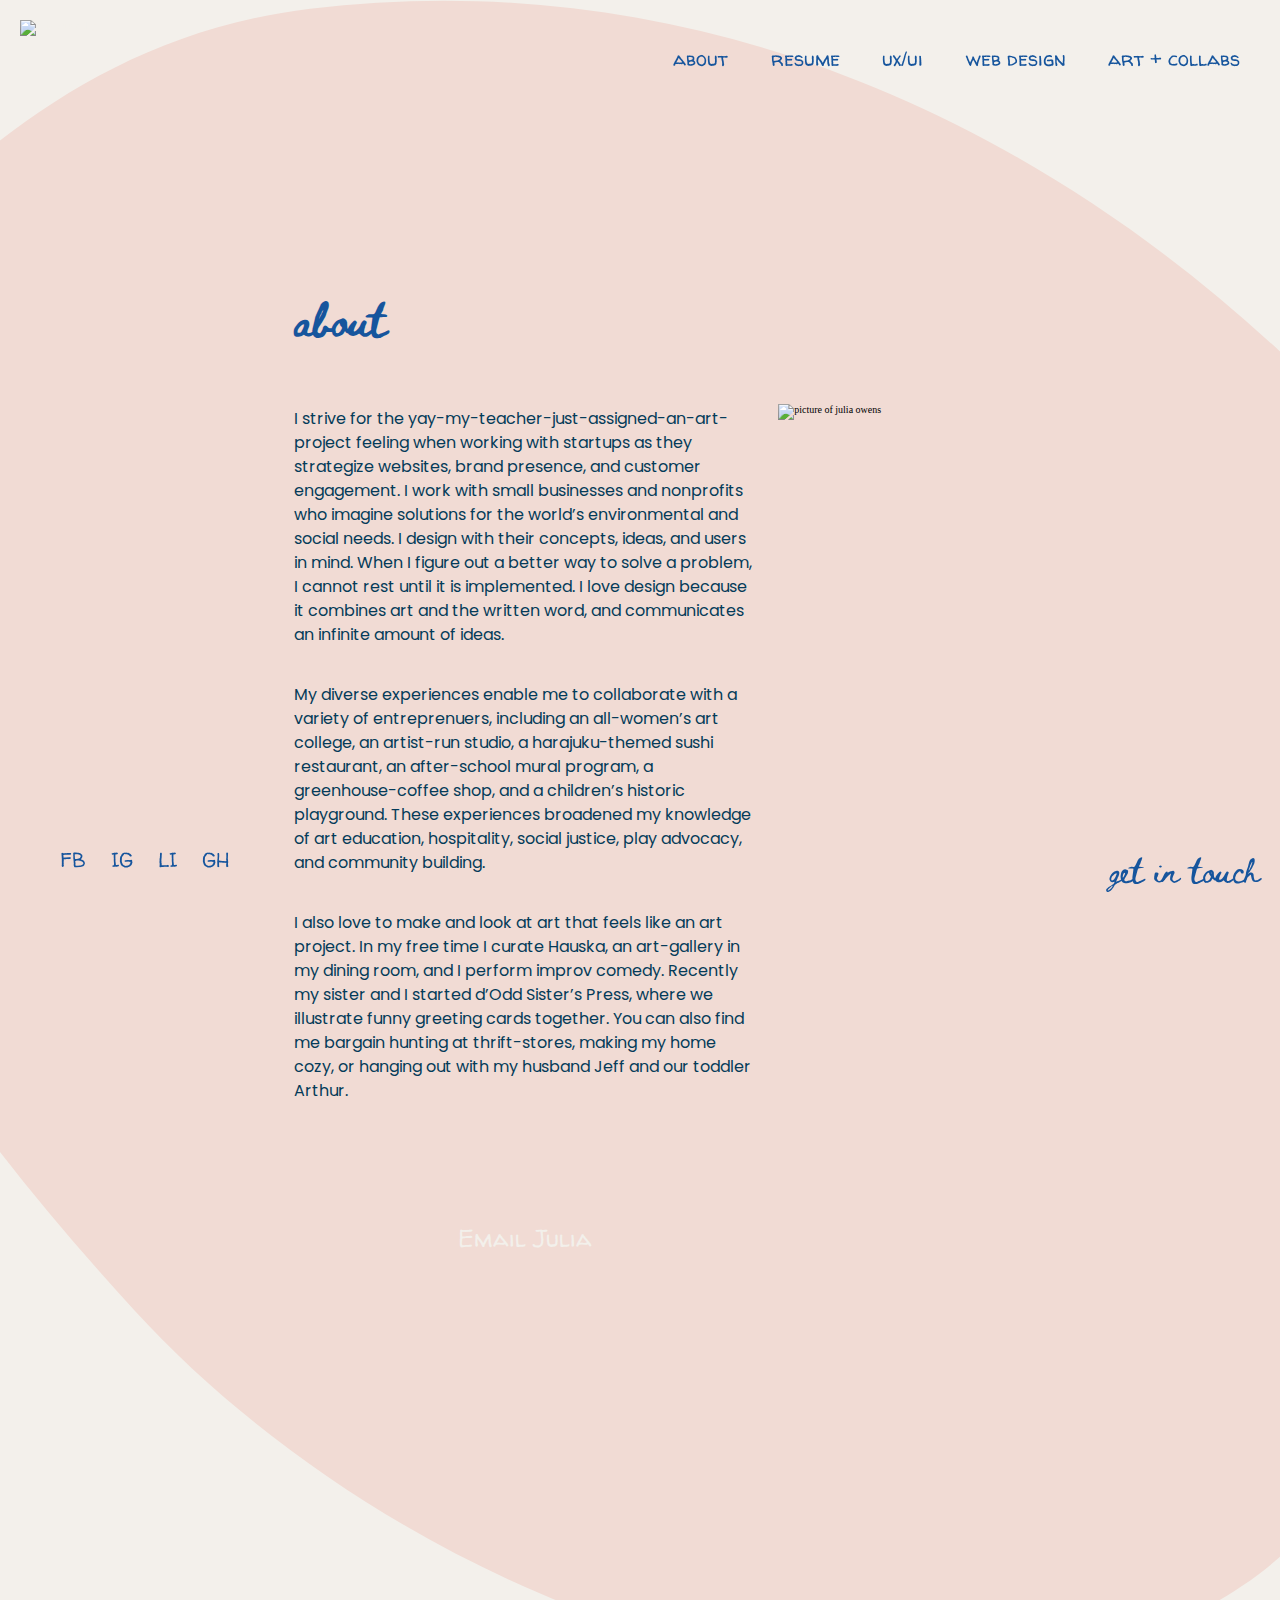
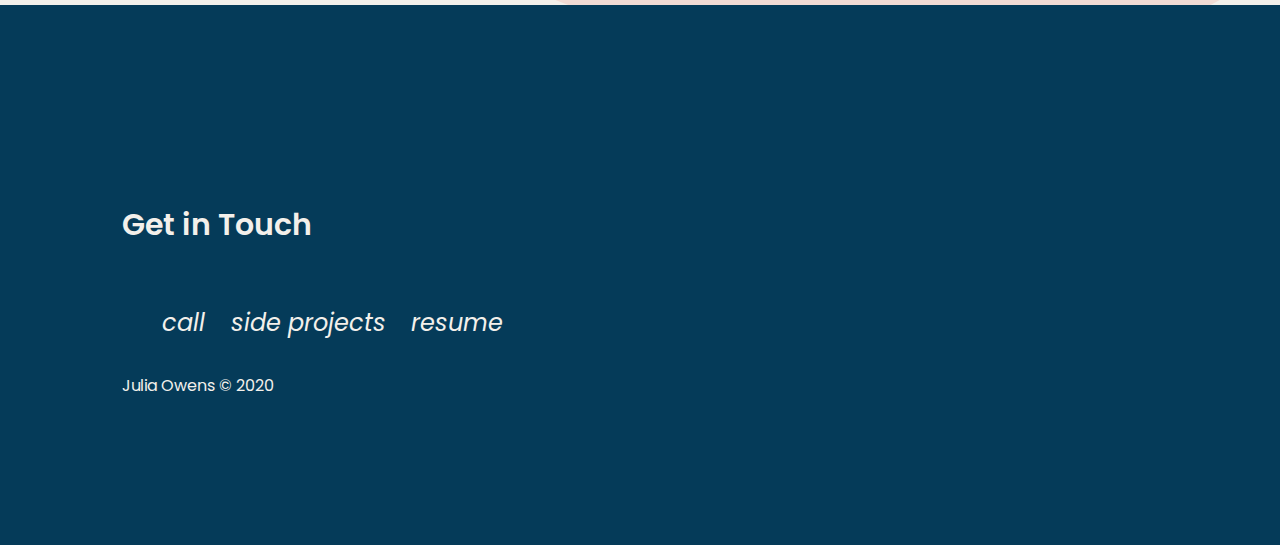
==== commit a089ef98: "added careshare case study" ====
--- a/about.html
+++ b/about.html
@@ -25,8 +25,11 @@
              </a>
          </div>
          <div class="top-right">
-           <a href="about.html">About</a>
-           <a href="index.html#recent">Recent Projects</a>
+           <a href="about.html">about</a>
+           <a href="https://docs.google.com/document/d/1MXNMKBV0zy5YNFNmRR_R-AoZou5vwUU80KxR2X10TR0/edit?usp=sharing" target="_blank">resume</a>
+           <a href="index.html#ux">ux/ui</a>
+           <a href="freelance.html">web design</a>
+           <a href="sideprojects.html">art + collabs</a>
          </div>
          <!-- Navigation links (hidden by default) -->
          <div id="menu-container" class="overlay">
@@ -34,9 +37,10 @@
             <div class="myLinks">
               <a href="javascript:void(0)" class="closebtn" onclick="closeNav()">x</a>
               <a href="about.html">About</a>
-              <a href="index.html#recent">Recent Projects</a>
-              <a href="index.html#offerings">What I Offer</a>
-              <a href="index.html#howitworks">How it Works</a>
+              <a href="https://docs.google.com/document/d/1MXNMKBV0zy5YNFNmRR_R-AoZou5vwUU80KxR2X10TR0/edit?usp=sharing" target="_blank">Resume</a>
+              <a href="index.html#ux">ux/ui</a>
+              <a href="freelance.html">Web Design</a>
+              <a href="sideprojects.html">Art + Collabs</a>
               <a href="index.html#testimonials">Testimonials</a>
             </div>
           </div>
@@ -80,7 +84,7 @@
               <ul class="contactinfo">
                <li><a href="tel:+3214386879">call</a></li>
                <li><a href="sideprojects.html">side projects</a></li>
-               <li><a href="https://docs.google.com/document/d/1NyvRas69ttA2l3UneFhfoW3CUNSEx1al49fTAunO5wc/edit?usp=sharing">download my CV</a></li>
+               <li><a href="https://docs.google.com/document/d/1MXNMKBV0zy5YNFNmRR_R-AoZou5vwUU80KxR2X10TR0/edit?usp=sharing">resume</a><li>
               </ul>
               <div class="social">
                  <a href="mailto:juliasowens@gmail.com">email</a> <br>
--- a/css/style.css
+++ b/css/style.css
@@ -61,7 +61,7 @@
 }
 
 h3 {
-  color: #053B59;
+  color: #16559D;
   font-family: 'Poppins';
   font-size: 3.6rem;
   font-weight: 600;
@@ -104,7 +104,7 @@
 
 /* header +nav */ /* Style Navigation Menu */
 
-.nav-container{
+.nav-container {
   margin: 0;
   padding: 2rem;
   position: fixed;
@@ -205,13 +205,13 @@
 
 /* intro */
 
-.hero {
+.hero, .landing {
   background-image: url('../assets/shapes/largepinkbackground.svg');
   background-position: center;
   background-repeat: no-repeat;
   background-size: cover;
   margin: 0;
-  padding-top: 50%;
+  padding-top: 15rem;
   width: 100%;
 }
 
@@ -234,6 +234,24 @@
   width: 100%;
 }
 
+.case-study-intro {
+  background-color: #F1DBD4;
+  padding: 50% 10% 30% 10%;
+  width: 100%;
+}
+
+.title {
+  padding: 3rem 0 0 0;
+}
+
+h3.title {
+  font-size: 2.4rem;
+  padding: 0;
+}
+
+.app-frame1 {
+  display: none;
+}
 
 /* menu of 5 offerings, what I can do */
 
@@ -556,15 +574,7 @@
 
 /* case study /project page styling */
 
-.case-study-intro {
-  background-color: #F1DBD4;
-  padding: 50% 10% 30% 10%;
-  width: 100%;
-}
-
-.app-frame1 {
-  display: none;
-}
+
 
 .challenge {
   display: flex;
@@ -589,14 +599,38 @@
   display: none;
 }
 
-.title {
-  padding: 3rem 0 0 0;
-}
-
-h3.title {
-  font-size: 2.4rem;
-  padding: 0;
-}
+.app-frame5 {
+  display: none;
+}
+
+.app-frame6 {
+  background-image: url('../assets/careshare/desktopframe.svg');
+  background-size: contain;
+  background-position: center;
+  background-repeat: no-repeat;
+  padding: 25% 25% 50% 25%;
+  align-items: center;
+  display: flex;
+  justify-content: center;
+  width: 100%;
+}
+
+.app-frame7 {
+  display: none;
+}
+
+.app-frame8 {
+  background-image: url('../assets/careshare/desktopframe.svg');
+  background-size: contain;
+  background-position: center;
+  background-repeat: no-repeat;
+  align-items: center;
+  display: flex;
+  justify-content: center;
+  padding: 25% 25% 50% 25%;
+  width: 100%;
+}
+
 
 .roles {
   align-items: flex-start;
@@ -741,12 +775,10 @@
 
 
 .colorpic {
-    background-color: #ffffff;
     padding: 10%;
   }
 
 .typepic2 {
-    background-color: #ffffff;
     padding: 10%;
   }
 
@@ -857,6 +889,10 @@
 
 @media screen and (min-width: 768px) {
   .page-container {
+    width: 100%;
+  }
+
+  .content-container img {
     width: 100%;
   }
 
@@ -902,7 +938,11 @@
     padding-top: 20%;
   }
 
-  .hero-container {
+  .landing {
+    min-height: 100%;
+  }
+
+  .hero-container, .landing-container{
     width: 70%;
   }
 
@@ -927,234 +967,6 @@
     padding: 30% 0 30% 0;
     width: 100%;
   }
-
-  .offerings {
-    background-color: #053B59;
-  }
-
-  .services-container h2{
-    color: #F3F0EB;
-    font-size: 3rem;
-    line-height: 4rem;
-    text-align: center;
-  }
-
-  .services-container h3{
-    color: #F3F0EB;
-  }
-
-  .services-container h6{
-    color: #F3F0EB;
-  }
-
-  /* changes text to white */
-
-  .white-button {
-      padding: 20%;
-      text-decoration: none;
-      width: 100%;
-    }
-
-  .white {
-    text-align: center;
-    text-decoration: none;
-    color: #F3F0EB;
-    line-height: 4rem;
-  }
-
-  .white a {
-    color: #F3F0EB;
-    text-decoration: none;
-  }
-
-  .service {
-    align-items: center;
-    display: inline-flex;
-    justify-content: center;
-    padding: 5% 0 0 0;
-    width: 100%;
-  }
-
-  .webdesign {
-    background-image: url('../assets/old/poolwhiteline.svg');
-    background-position: top;
-    background-repeat: no-repeat;
-    background-size: contain;
-    padding: 10% 0 10% 0;
-    text-decoration: none;
-    width: 50%;
-  }
-
-  .brand{
-    background-image: url('../assets/old/clementinewhiteline.svg');
-    background-position: top;
-    background-repeat: no-repeat;
-    background-size: contain;
-    padding: 10% 0 10% 0;
-    text-decoration: none;
-    width: 50%;
-  }
-
-  .ecomm{
-    background-image: url('../assets/old/terracottawhiteline.svg');
-    background-position: top;
-    background-repeat: no-repeat;
-    background-size: contain;
-    padding: 10% 0 10% 0;
-    text-decoration: none;
-    width: 50%;
-  }
-
-  .test{
-    background-image: url('../assets/old/sandwhiteline.svg');
-    background-position: top;
-    background-repeat: no-repeat;
-    background-size: contain;
-    padding: 10% 0 10% 0;
-    text-decoration: none;
-    width: 50%;
-  }
-
-  .smallbiz {
-    background-image: url('../assets/old/eraserwhiteline.svg');
-    background-position: top;
-    background-repeat: no-repeat;
-    background-size: contain;
-    padding: 10% 5% 10% 5%;
-    text-decoration: none;
-    width: 50%;
-  }
-
-  /* describes the service */
-
-  ul.description {
-    display: block;
-    padding: 5%;
-    width: 50%;
-  }
-
-  li {
-    padding: 1rem 0 1rem 0;
-  }
-
-  .howitworks {
-    background-color: #EABBAE;
-    background-image: url('../assets/shapes/largepinkbackground2.svg');
-    background-position: top center;
-    background-repeat: no-repeat;
-    background-size: cover;
-    display: inline-grid;
-    padding: 15% 10% 5% 20%;
-    width: 100%;
-  }
-
-  .redline-button {
-    display: inline-flex;
-    background-size: contain;
-  }
-
-  .red {
-    padding: 0 30% 0 30%;
-  }
-
-  .red a {
-      color: #C06D5B;
-      padding: 50%;
-      text-align: center;
-      text-decoration: none;
-  }
-
-  .steps {
-    padding: 0;
-  }
-
-
-  .testimonials {
-    display: inline-block;
-    padding: 15% 15% 0 15%;
-  }
-
-  .redfill-button {
-    float: right;
-    max-width: 50%;
-    padding: 15%;
-    transform: translate(0, -20%);
-  }
-
-  .recent {
-    background-image: url('../assets/old/threecircles.svg');
-    background-position: top center;
-    background-repeat: no-repeat;
-    background-size: cover;
-    margin: 0;
-    padding: 10% 0 10% 0;
-    width: 100%;
-  }
-
-  .recproj {
-    padding: 3%;
-    text-align: center;
-  }
-
-  .grid-container {
-    display: inline-grid;
-    grid-template-areas:
-    "one two"
-    "three four"
-    "five six";
-    padding: 5% 0 0 0;
-  }
-
-
-  .project {
-    background-position: center;
-    background-repeat: no-repeat;
-    background-size: contain;
-    transform: none;
-    padding: 4rem;
-  }
-
-  .one .two .three .four .five .six {
-    transform: none;
-  }
-
-  /* link to project with red line + text, pink fill, takes to case studies */
-
-  .pinkline {
-    align-items: flex-start;
-    display: flex;
-    justify-content: center;
-  }
-
-  .about {
-    align-items: flex-start;
-    display: flex;
-    flex-direction: column;
-    padding: 15% 10% 0 10%;
-    width: 100%;
-  }
-
-  .biopic {
-    padding: 0 20% 0 20%;
-    width: 100%;
-  }
-
-  .bio {
-    padding: 5% 0 0 0;
-  }
-
-  .about > .button {
-    align-items: center;
-    display: flex;
-    justify-content: center;
-    padding: 5% 25% 5% 25%;
-    width: 100%;
-  }
-
-  .content-container img {
-    width: 100%;
-  }
-
 
   .app-frame1 {
     align-items: center;
@@ -1169,6 +981,23 @@
     width: 100%;
   }
 
+  .app-frame5 {
+    align-items: center;
+    background-image: url('../assets/careshare/desktopframe.svg');
+    background-size: contain;
+    background-position: center;
+    background-repeat: no-repeat;
+    display: flex;
+    grid-area: app-frame1;
+    justify-content: center;
+    padding: 0 25% 25% 25%;
+    width: 100%;
+  }
+
+  img.homepg1 {
+    width: 100%;
+  }
+
   .intro {
     grid-area: intro;
     padding: 10%;
@@ -1194,6 +1023,238 @@
     padding: 20% 10% 20% 10%;
     width: 100%;
   }
+
+  .offerings {
+    background-color: #053B59;
+  }
+
+  .services-container h2{
+    color: #F3F0EB;
+    font-size: 3rem;
+    line-height: 4rem;
+    text-align: center;
+  }
+
+  .services-container h3{
+    color: #F3F0EB;
+  }
+
+  .services-container h6{
+    color: #F3F0EB;
+  }
+
+  /* changes text to white */
+
+  .white-button {
+      padding: 20%;
+      text-decoration: none;
+      width: 100%;
+    }
+
+  .white {
+    text-align: center;
+    text-decoration: none;
+    color: #F3F0EB;
+    line-height: 4rem;
+  }
+
+  .white a {
+    color: #F3F0EB;
+    text-decoration: none;
+  }
+
+  .service {
+    align-items: center;
+    display: inline-flex;
+    justify-content: center;
+    padding: 5% 0 0 0;
+    width: 100%;
+  }
+
+  .webdesign {
+    background-image: url('../assets/old/poolwhiteline.svg');
+    background-position: top;
+    background-repeat: no-repeat;
+    background-size: contain;
+    padding: 10% 0 10% 0;
+    text-decoration: none;
+    width: 50%;
+  }
+
+  .brand{
+    background-image: url('../assets/old/clementinewhiteline.svg');
+    background-position: top;
+    background-repeat: no-repeat;
+    background-size: contain;
+    padding: 10% 0 10% 0;
+    text-decoration: none;
+    width: 50%;
+  }
+
+  .ecomm{
+    background-image: url('../assets/old/terracottawhiteline.svg');
+    background-position: top;
+    background-repeat: no-repeat;
+    background-size: contain;
+    padding: 10% 0 10% 0;
+    text-decoration: none;
+    width: 50%;
+  }
+
+  .test{
+    background-image: url('../assets/old/sandwhiteline.svg');
+    background-position: top;
+    background-repeat: no-repeat;
+    background-size: contain;
+    padding: 10% 0 10% 0;
+    text-decoration: none;
+    width: 50%;
+  }
+
+  .smallbiz {
+    background-image: url('../assets/old/eraserwhiteline.svg');
+    background-position: top;
+    background-repeat: no-repeat;
+    background-size: contain;
+    padding: 10% 5% 10% 5%;
+    text-decoration: none;
+    width: 50%;
+  }
+
+  /* describes the service */
+
+  ul.description {
+    display: block;
+    padding: 5%;
+    width: 50%;
+  }
+
+  li {
+    padding: 1rem 0 1rem 0;
+  }
+
+  .howitworks {
+    background-color: #EABBAE;
+    background-image: url('../assets/shapes/largepinkbackground2.svg');
+    background-position: top center;
+    background-repeat: no-repeat;
+    background-size: cover;
+    display: inline-grid;
+    padding: 15% 10% 5% 20%;
+    width: 100%;
+  }
+
+  .redline-button {
+    display: inline-flex;
+    background-size: contain;
+  }
+
+  .red {
+    padding: 0 30% 0 30%;
+  }
+
+  .red a {
+      color: #C06D5B;
+      padding: 50%;
+      text-align: center;
+      text-decoration: none;
+  }
+
+  .steps {
+    padding: 0;
+  }
+
+
+  .testimonials {
+    display: inline-block;
+    padding: 15% 15% 0 15%;
+  }
+
+  .redfill-button {
+    float: right;
+    max-width: 50%;
+    padding: 15%;
+    transform: translate(0, -20%);
+  }
+
+  .recent {
+    background-position: top center;
+    background-repeat: no-repeat;
+    background-size: cover;
+    margin: 0;
+    padding: 10% 0 10% 0;
+    width: 100%;
+  }
+
+  .recproj {
+    padding: 3%;
+    text-align: center;
+  }
+
+  .grid-container {
+    display: inline-grid;
+    grid-template-areas:
+    "one two"
+    "three four"
+    "five six";
+    padding: 5% 0 0 0;
+  }
+
+  .grid-container2 {
+        display: grid;
+        grid-template-areas:
+        "one two three";
+        padding: 0;
+        grid-template-columns: 33% 33% 33%;
+      }
+
+  .project {
+    background-position: center;
+    background-repeat: no-repeat;
+    background-size: contain;
+    transform: none;
+    padding: 4rem;
+  }
+
+  .one .two .three .four .five .six {
+    transform: none;
+  }
+
+  /* link to project with red line + text, pink fill, takes to case studies */
+
+  .pinkline {
+    align-items: flex-start;
+    display: flex;
+    justify-content: center;
+  }
+
+  .about {
+    align-items: flex-start;
+    display: flex;
+    flex-direction: column;
+    padding: 15% 10% 0 10%;
+    width: 100%;
+  }
+
+  .biopic {
+    padding: 0 20% 0 20%;
+    width: 100%;
+  }
+
+  .bio {
+    padding: 5% 0 0 0;
+  }
+
+  .about > .button {
+    align-items: center;
+    display: flex;
+    justify-content: center;
+    padding: 5% 25% 5% 25%;
+    width: 100%;
+  }
+
+
+
 
   .challenge {
     background-color: #F1DBD4;
@@ -1218,7 +1279,6 @@
     padding: 18%;
     width: 100%;
   }
-
 
   .title {
     font-size: 2rem;
@@ -1332,6 +1392,7 @@
     display: inline-grid;
     grid-gap: 5%;
     grid-template-areas:
+    "title title"
     "participants findings"
     "mostused findings"
     "tasks findings"
@@ -1396,6 +1457,19 @@
    padding: 5% 0 5% 0;
  }
 
+ .persona3 {
+   grid-area: persona3;
+   display: grid;
+   grid-gap: 5%;
+   grid-template-areas:
+   "upframe title"
+   "upframe quote"
+   "upframe ."
+   "tasks impressions";
+   grid-template-columns: 45% 55%;
+   padding: 5% 0 5% 0;
+ }
+
 
   .personas {
     background-color: #F1DBD4;
@@ -1403,7 +1477,8 @@
     grid-template-areas:
     "persona"
     "persona1"
-    "persona2";
+    "persona2"
+    "persona3";
     grid-template-columns: 100%;
     justify-content: flex-start;
     padding: 10%;
@@ -1421,7 +1496,7 @@
   }
 
   .flowpics {
-    padding: 5% 0 0 0;
+    padding: 10% 25% 0 25%;
   }
 
   .wires {
@@ -1546,7 +1621,7 @@
     display: flex;
     flex-direction: column;
     justify-content: flex-start;
-    width: 200%;
+    width: 100%;
   }
 
   .process > .ProjectCTA{
@@ -1587,6 +1662,14 @@
     ". app-frame1"
     "hifi app-frame1"
     ". app-frame1";
+    grid-template-columns: 50% 50%;
+    padding: 15% 10% 0 10%;
+  }
+
+  .mockups2 {
+    display: grid;
+    grid-template-areas:
+    "hifi app-frame8";
     grid-template-columns: 50% 50%;
     padding: 15% 10% 0 10%;
   }
@@ -1758,16 +1841,17 @@
     width: 100%;
   }
 
-  .hero {
+  .hero, .landing {
     background-image: url('../assets/shapes/lightpinkfill.svg');
     background-position: top left;
     background-repeat: no-repeat;
     background-size: cover;
+    height: 100%;
     max-width: 1600px;
     padding: 25% 10% 5% 10%;
   }
 
-  .hero-container {
+  .hero-container, .landing-container {
     align-items: flex-start;
     display: flex;
     flex-direction: row;
@@ -1786,6 +1870,31 @@
   .orange-button {
     width: 100%;
     text-align: center;
+  }
+
+  .case-study-intro {
+    padding: 15%;
+  }
+
+  .case-study-intro > .button {
+    padding: 0;
+    max-width: 60%;
+  }
+
+  .app-frame1 {
+    padding: 20%;
+  }
+
+  .title {
+    grid-area: title;
+    font-size: 2rem;
+    padding: 2% 0 0 0;
+    text-align: left;
+  }
+
+  h3.title {
+    font-size: 3.6rem;
+    padding: 0 0 5% 0;
   }
 
   .offerings {
@@ -1837,6 +1946,10 @@
     padding: 3rem 0 0 0;
   }
 
+  .stepaction {
+    max-width: 75%;
+  }
+
   .redline-button {
     display: inline-flex;
     background-size: contain;
@@ -1855,7 +1968,7 @@
 
   .testimonials {
     background-color: #F1DBD4;
-    background-image: url('../assets/old/largewhitebackground.svg');
+    background-image: url('../assets/shapes/largewhitebackground.svg');
     background-position: top center;
     background-repeat: no-repeat;
     background-size: cover;
@@ -1878,7 +1991,7 @@
   /* recent projects section */
 
   .recent {
-    background-image: url('../assets/old/threecircles.svg');
+    background-image: url('../assets/shapes/threecircles.svg');
     background-position: top center;
     background-repeat: no-repeat;
     background-size: cover;
@@ -1898,6 +2011,13 @@
     "four five six";
     padding: 5% 0 0 0;
   }
+
+.grid-container2 {
+      display: inline-grid;
+      grid-template-areas:
+      "one two three";
+      padding: 5%;
+    }
 
 .project {
       background-position: center;
@@ -1924,6 +2044,7 @@
 .pinkline, .infoover {
      display: block;
      position: absolute;
+     padding: 2rem;
  }
 
 .infoover {
@@ -1967,18 +2088,7 @@
     width: 100%;
   }
 
-  .case-study-intro {
-    padding: 15%;
-  }
-
-  .case-study-intro > .button {
-    padding: 0;
-    max-width: 60%;
-  }
-
-  .app-frame1 {
-    padding: 20%;
-  }
+
 
   .challenge {
     background-image: url('../assets/shapes/lightpinkfill3.svg');
@@ -2011,17 +2121,7 @@
     padding: 0;
   }
 
-  .title {
-    grid-area: title;
-    font-size: 2rem;
-    padding: 2% 0 0 0;
-    text-align: left;
-  }
-
-  h3.title {
-    font-size: 3.6rem;
-    padding: 0;
-  }
+
 
   h2.quote {
     padding: 0;
@@ -2137,6 +2237,7 @@
   .research {
     display: grid;
     grid-template-areas:
+    "title title"
     "participants findings"
     "mostused findings"
     "tasks findings";
@@ -2188,6 +2289,15 @@
     padding: 10% 0 10% 0;
   }
 
+  .persona3 {
+    grid-template-areas:
+    "upframe ."
+    "upframe title"
+    "tasks quote"
+    "tasks impressions";
+    padding: 10% 0 10% 0;
+  }
+
   .userstory {
     grid-area: userstory;
     padding: 10%;
@@ -2196,11 +2306,13 @@
   table.userstories {
       grid-area: userstories;
       font-size: 1.6rem;
+      padding: 10%;
   	}
 
   .stories {
     display: grid;
     grid-template-areas:
+    "title title"
     "userstories userstory";
     grid-template-columns: 50% 50%;
     padding: 10% 10% 0 20%;
@@ -2212,15 +2324,18 @@
   }
 
   .flowpics {
+    align-items: center;
+    justify-content: center;
     grid-area: flowpics;
-    width: 100%;
+    width: 80%;
+    padding: 0 10% 10% 10%;
   }
 
   .flows {
     display: grid;
     grid-template-areas:
     "userflows . flowpics";
-    grid-template-columns: 40% 5% 60%;
+    grid-template-columns: 40% 5% 55%;
     padding: 10% 10% 10% 20%;
   }
 
@@ -2262,6 +2377,10 @@
     display: none;
   }
 
+  .app-frame8 {
+    grid-area: app-frame8;
+  }
+
   .wireframes {
     background-color: #F1DBD4;
     display: grid;
@@ -2269,6 +2388,15 @@
     "wirepic1 wirepic2 wires"
     "wirepic4 wirepic5 wires";
     grid-template-columns: 20% 20% 60%;
+    padding: 10% 10% 10% 20%;
+  }
+
+  .wireframes1 {
+    background-color: #F1DBD4;
+    display: grid;
+    grid-template-areas:
+    "app-frame8 . wires";
+    grid-template-columns: 35% 5% 60%;
     padding: 10% 10% 10% 20%;
   }
 
@@ -2369,17 +2497,17 @@
 
   img.sketch1 {
     display: block;
-    padding: 0;
+    padding: 5%;
   }
 
   img.sketch2 {
     display: block;
-    padding: 0;
+    padding: 5%;
   }
 
   img.sketch3 {
     display: block;
-    padding: 0;
+    padding: 5%;
   }
 
   .hifi {
@@ -2395,6 +2523,14 @@
     display: grid;
     grid-template-areas:
     "hifi app-frame1";
+    grid-template-columns: 50% 50%;
+    padding: 0 10% 10% 20%;
+  }
+
+  .mockups2 {
+    display: grid;
+    grid-template-areas:
+    "hifi app-frame8";
     grid-template-columns: 50% 50%;
     padding: 0 10% 10% 20%;
   }
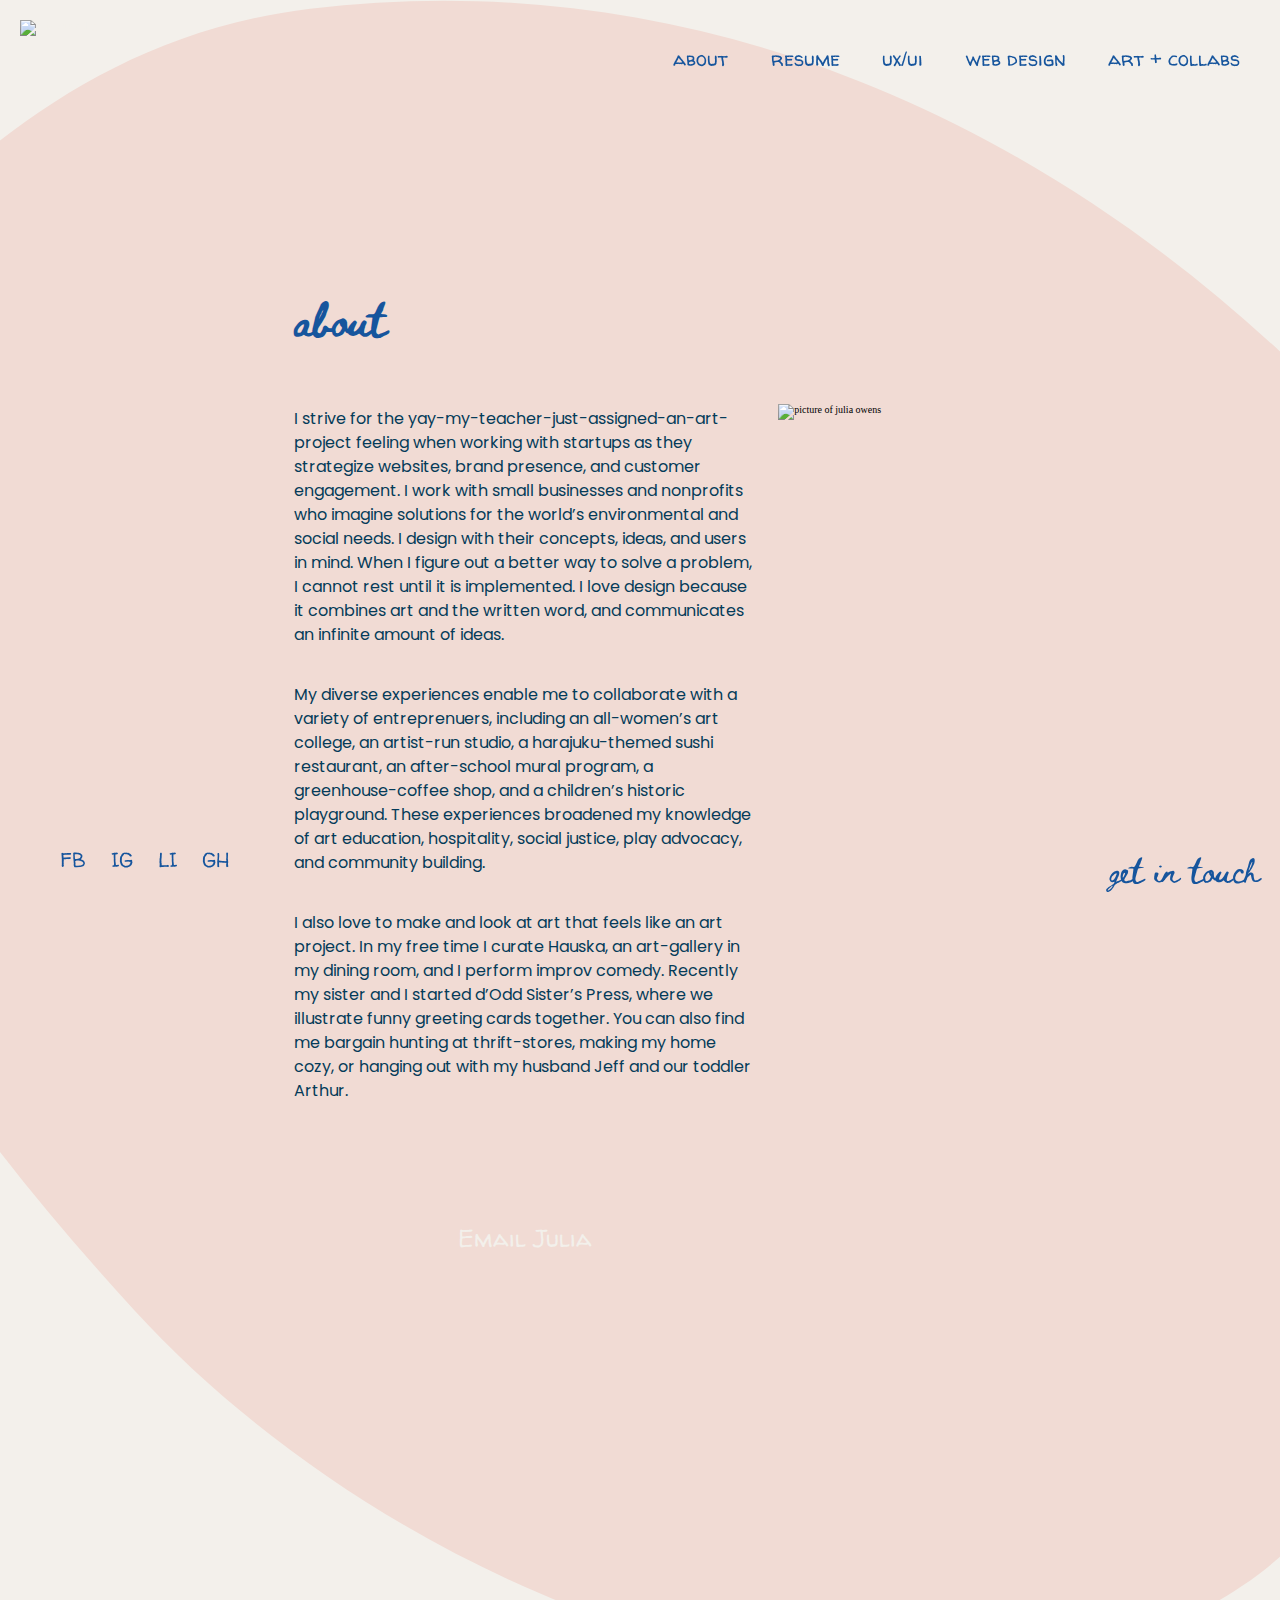
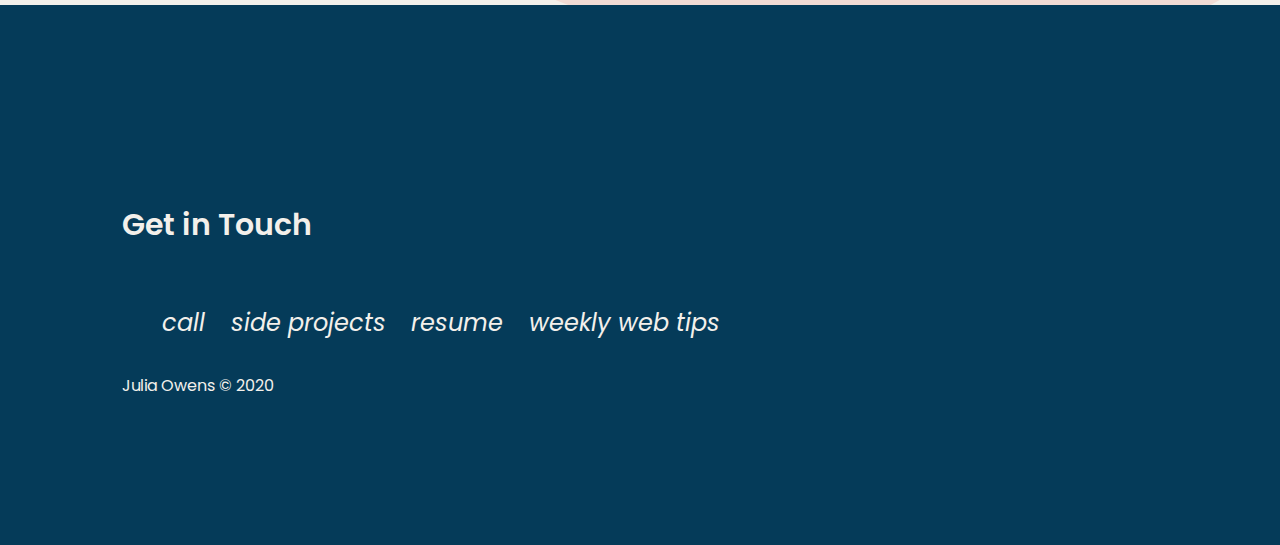
==== commit 388ecd63: "Made changes to web design services copy, added weekly web tips link to footer." ====
--- a/about.html
+++ b/about.html
@@ -28,7 +28,7 @@
            <a href="about.html">about</a>
            <a href="https://docs.google.com/document/d/1MXNMKBV0zy5YNFNmRR_R-AoZou5vwUU80KxR2X10TR0/edit?usp=sharing" target="_blank">resume</a>
            <a href="index.html#ux">ux/ui</a>
-           <a href="freelance.html">web design</a>
+           <a href="webdesign.html">web design</a>
            <a href="sideprojects.html">art + collabs</a>
          </div>
          <!-- Navigation links (hidden by default) -->
@@ -39,7 +39,7 @@
               <a href="about.html">About</a>
               <a href="https://docs.google.com/document/d/1MXNMKBV0zy5YNFNmRR_R-AoZou5vwUU80KxR2X10TR0/edit?usp=sharing" target="_blank">Resume</a>
               <a href="index.html#ux">ux/ui</a>
-              <a href="freelance.html">Web Design</a>
+              <a href="webdesign.html">Web Design</a>
               <a href="sideprojects.html">Art + Collabs</a>
               <a href="index.html#testimonials">Testimonials</a>
             </div>
@@ -84,7 +84,8 @@
               <ul class="contactinfo">
                <li><a href="tel:+3214386879">call</a></li>
                <li><a href="sideprojects.html">side projects</a></li>
-               <li><a href="https://docs.google.com/document/d/1MXNMKBV0zy5YNFNmRR_R-AoZou5vwUU80KxR2X10TR0/edit?usp=sharing">resume</a><li>
+               <li><a href="https://docs.google.com/document/d/1MXNMKBV0zy5YNFNmRR_R-AoZou5vwUU80KxR2X10TR0/edit?usp=sharing">resume</a></li>
+               <li><a href="https://dedicated-thinker-2552.ck.page/601ba9da36">weekly web tips</a></li>
               </ul>
               <div class="social">
                  <a href="mailto:juliasowens@gmail.com">email</a> <br>
--- a/css/style.css
+++ b/css/style.css
@@ -1936,7 +1936,7 @@
     background-repeat: no-repeat;
     background-size: cover;
     display: inline-grid;
-    padding: 10% 10% 0 25%;
+    padding: 10% 10% 10% 25%;
     width: 100%;
   }
 
@@ -1956,14 +1956,13 @@
   }
 
   .red {
-    padding: 0;
+    padding: 5%;
   }
 
   .red a {
       color: #C06D5B;
-      padding: 25%;
-      text-align: center;
-      text-decoration: none;
+      text-align: left;
+      text-decoration: underline;
   }
 
   .testimonials {
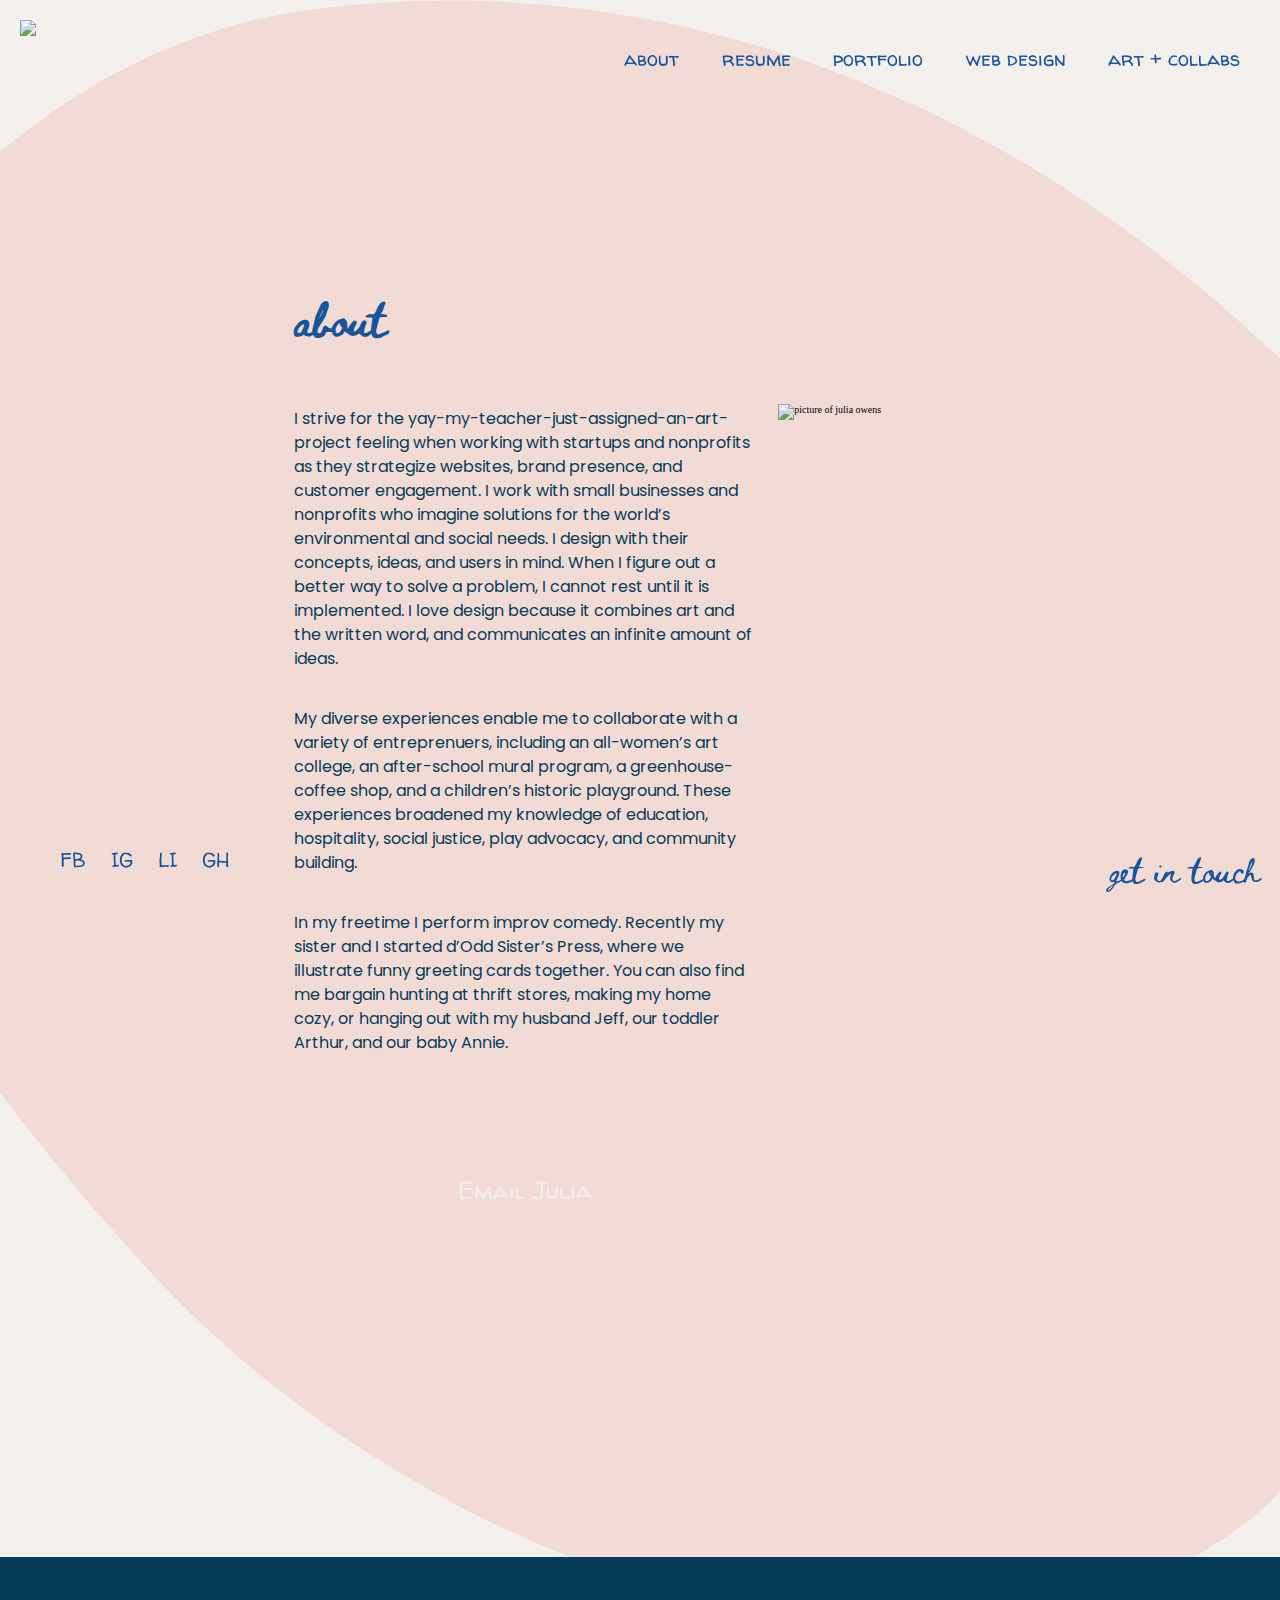
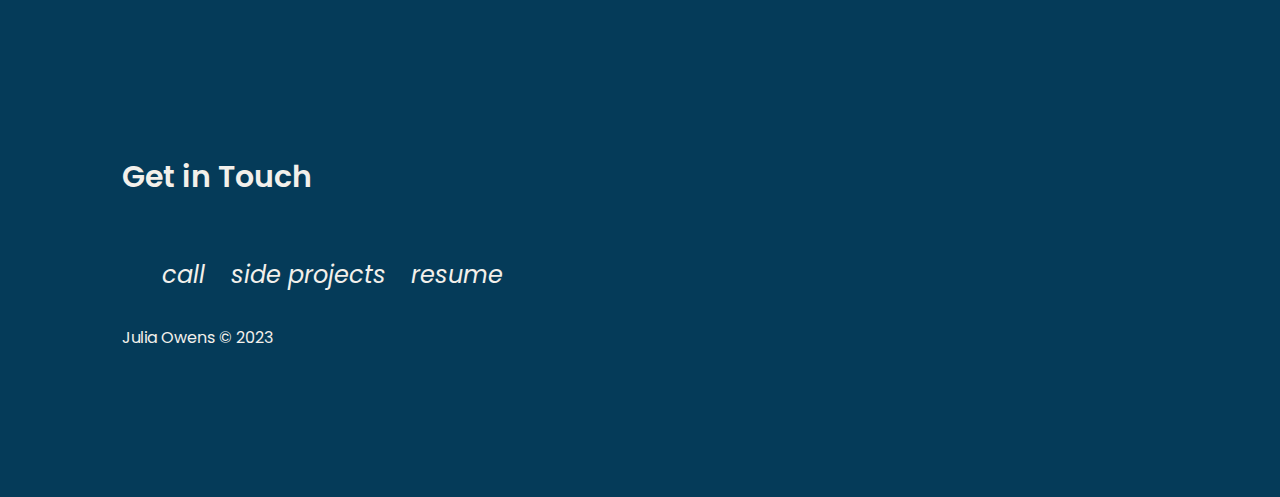
==== commit 43c987b6: "changed link to portfolio, added portfolio page" ====
--- a/about.html
+++ b/about.html
@@ -14,34 +14,34 @@
      <header>
        <div class= "nav-container" id="nav-container" style="top: 0;">
          <div class="logomobile">
-           <a href="index.html">
+           <a href="/">
              <img src="assets/header/ColorHead.svg" alt="julia owens logo" style="width:6rem;">
            </a>
            <h2 class="logomobile">julia owens</h2>
          </div>
          <div class="logodesk">
-             <a href="index.html">
+             <a href="/">
                <img src="assets/header/colorlogo.svg" alt="julia owens logo" style="width:15rem;">
              </a>
          </div>
          <div class="top-right">
-           <a href="about.html">about</a>
+           <a href="/about">about</a>
            <a href="https://docs.google.com/document/d/1MXNMKBV0zy5YNFNmRR_R-AoZou5vwUU80KxR2X10TR0/edit?usp=sharing" target="_blank">resume</a>
-           <a href="index.html#ux">ux/ui</a>
-           <a href="webdesign.html">web design</a>
-           <a href="sideprojects.html">art + collabs</a>
+           <a href="/portfolio">portfolio</a>
+           <a href="/webdesign">web design</a>
+           <a href="/sideprojects">art + collabs</a>
          </div>
          <!-- Navigation links (hidden by default) -->
          <div id="menu-container" class="overlay">
             <!-- Button to close the overlay navigation -->
             <div class="myLinks">
               <a href="javascript:void(0)" class="closebtn" onclick="closeNav()">x</a>
-              <a href="about.html">About</a>
+              <a href="/about">About</a>
               <a href="https://docs.google.com/document/d/1MXNMKBV0zy5YNFNmRR_R-AoZou5vwUU80KxR2X10TR0/edit?usp=sharing" target="_blank">Resume</a>
-              <a href="index.html#ux">ux/ui</a>
-              <a href="webdesign.html">Web Design</a>
-              <a href="sideprojects.html">Art + Collabs</a>
-              <a href="index.html#testimonials">Testimonials</a>
+              <a href="/portfolio">Portfolio</a>
+              <a href="/webdesign">Web Design</a>
+              <a href="/sideprojects">Art + Collabs</a>
+              <a href="/#testimonials">Testimonials</a>
             </div>
           </div>
  <!-- "Hamburger menu" / "hamburger" to toggle the navigation links -->
@@ -52,21 +52,21 @@
      </header>
       <main>
          <div class="content-container">
-            <!--about content-->
+<!--about content-->
             <section class="about">
                <img class="biopic" src="assets/shapes/biopic.svg" alt="picture of julia owens">
                <h2 class="blue">about</h2>
                <div class="bio">
-                 <p>I strive for the yay-my-teacher-just-assigned-an-art-project feeling when working with startups as they strategize websites, brand presence, and customer engagement. I work with small businesses and nonprofits who imagine solutions for the world’s environmental and social needs. I design with their concepts, ideas, and users in mind. When I figure out a better way to solve a problem, I cannot rest until it is implemented. I love design because it combines art and the written word, and communicates an infinite amount of ideas.</p>
-                 <p>My diverse experiences enable me to collaborate with a variety of entreprenuers, including an all-women’s art college, an artist-run studio, a harajuku-themed sushi restaurant,  an after-school mural program, a greenhouse-coffee shop, and a children’s historic playground. These experiences broadened my knowledge of art education, hospitality, social justice, play advocacy, and community building.</p>
-                 <p>I also love to make and look at art that feels like an art project. In my free time I curate Hauska, an art-gallery in my dining room, and I perform improv comedy. Recently my sister and I started d’Odd Sister’s Press, where we illustrate funny greeting cards together. You can also find me bargain hunting at thrift-stores, making my home cozy, or hanging out with my husband Jeff and our toddler Arthur.</p>
+                 <p>I strive for the yay-my-teacher-just-assigned-an-art-project feeling when working with startups and nonprofits as they strategize websites, brand presence, and customer engagement. I work with small businesses and nonprofits who imagine solutions for the world’s environmental and social needs. I design with their concepts, ideas, and users in mind. When I figure out a better way to solve a problem, I cannot rest until it is implemented. I love design because it combines art and the written word, and communicates an infinite amount of ideas.</p>
+                 <p>My diverse experiences enable me to collaborate with a variety of entreprenuers, including an all-women’s art college,  an after-school mural program, a greenhouse-coffee shop, and a children’s historic playground. These experiences broadened my knowledge of education, hospitality, social justice, play advocacy, and community building.</p>
+                 <p>In my freetime I perform improv comedy. Recently my sister and I started d’Odd Sister’s Press, where we illustrate funny greeting cards together. You can also find me bargain hunting at thrift stores, making my home cozy, or hanging out with my husband Jeff, our toddler Arthur, and our baby Annie.</p>
                </div>
                <div class="button">
                   <a href="mailto:juliasowens@gmail.com" class="orange-button">Email Julia</a>
                </div>
             </section>
          </div>
-         <!--footer-->
+<!--footer-->
       </main>
       <footer>
         <footer id="footer">
@@ -83,35 +83,34 @@
           <address>
               <ul class="contactinfo">
                <li><a href="tel:+3214386879">call</a></li>
-               <li><a href="sideprojects.html">side projects</a></li>
+               <li><a href="/sideprojects">side projects</a></li>
                <li><a href="https://docs.google.com/document/d/1MXNMKBV0zy5YNFNmRR_R-AoZou5vwUU80KxR2X10TR0/edit?usp=sharing">resume</a></li>
-               <li><a href="https://dedicated-thinker-2552.ck.page/601ba9da36">weekly web tips</a></li>
+<!--  weekly web tips      <li><a href="https://dedicated-thinker-2552.ck.page/601ba9da36">weekly web tips</a></li>-->  
               </ul>
               <div class="social">
                  <a href="mailto:juliasowens@gmail.com">email</a> <br>
                  <a href="https://www.facebook.com/juliasowens">social: FB</a> <a href="https://www.instagram.com/juliasowens">IG</a>  <a href="https://www.linkedin.com/juliasowens">LI</a> <a href="https://www.github.com/juliasowens">GH</a>
               </div>
           </address>
-          <p>Julia Owens © 2020</p>
+          <p>Julia Owens © 2023</p>
         </footer>
       <script>
-        var prevScrollpos = window.pageYOffset;
-        window.onscroll = function() {
-        var currentScrollPos = window.pageYOffset;
-          if (prevScrollpos > currentScrollPos) {
-            document.getElementById("nav-container").style.top = "0";
+      window.onscroll = function() {
+      var currentScrollPos = window.pageYOffset;
+          if (currentScrollPos > 20) {
+            document.getElementById("nav-container").style.display = "none";
           } else {
-            document.getElementById("nav-container").style.top = "-25rem";
+            document.getElementById("nav-container").style.display = "initial";
           }
           prevScrollpos = currentScrollPos;
         }
-        function openNav() {
-            document.getElementById("menu-container").style.width = "100%";
-          }
-        function closeNav() {
-            document.getElementById("menu-container").style.width = "0%";
-          }
-      </script>
+      function openNav() {
+          document.getElementById("menu-container").style.width = "100%";
+        }
+      function closeNav() {
+          document.getElementById("menu-container").style.width = "0%";
+        }
+    </script>
       <!-- Global site tag (gtag.js) - Google Analytics -->
       <script async src="https://www.googletagmanager.com/gtag/js?id=UA-165975518-1"></script>
       <script>
--- a/css/style.css
+++ b/css/style.css
@@ -206,13 +206,16 @@
 /* intro */
 
 .hero, .landing {
+
   background-image: url('../assets/shapes/largepinkbackground.svg');
   background-position: center;
   background-repeat: no-repeat;
   background-size: cover;
+  display: flex; 
+  flex-direction: row;
   margin: 0;
-  padding-top: 15rem;
-  width: 100%;
+  width: 100%;
+
 }
 
 .paragraph {
@@ -470,7 +473,7 @@
   background-repeat: no-repeat;
   background-size: cover;
   margin: 0;
-  padding-top: 20%;
+  padding: 15%;
   width: 100%;
 }
 
@@ -881,6 +884,11 @@
       width: 100%;
     }
 
+    .recproj2 {
+          text-align: center;
+          padding: 40% 0 0 0;
+        }
+
     .desk-links {
       display: none;
     }
@@ -1191,6 +1199,11 @@
     text-align: center;
   }
 
+  .recproj2 {
+    padding: 10% 0 0 0;
+    text-align: center;
+  }
+
   .grid-container {
     display: inline-grid;
     grid-template-areas:
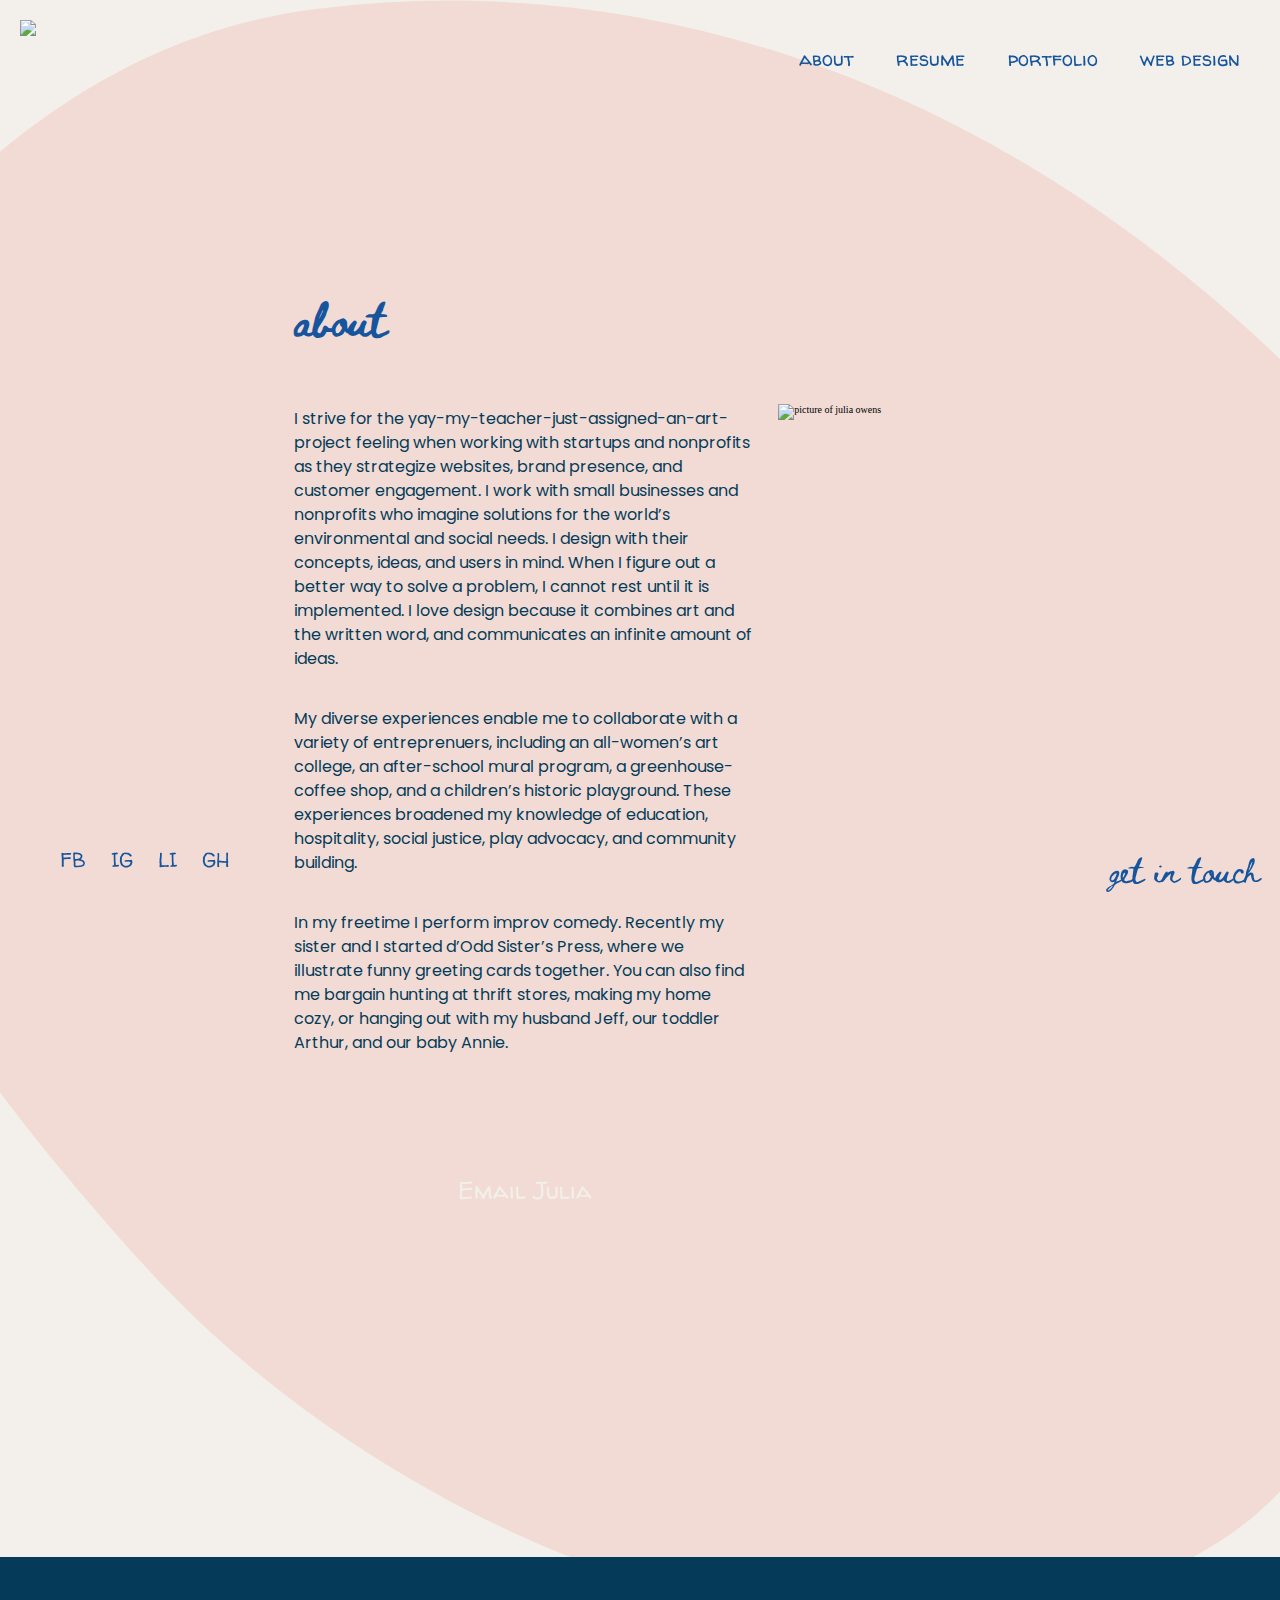
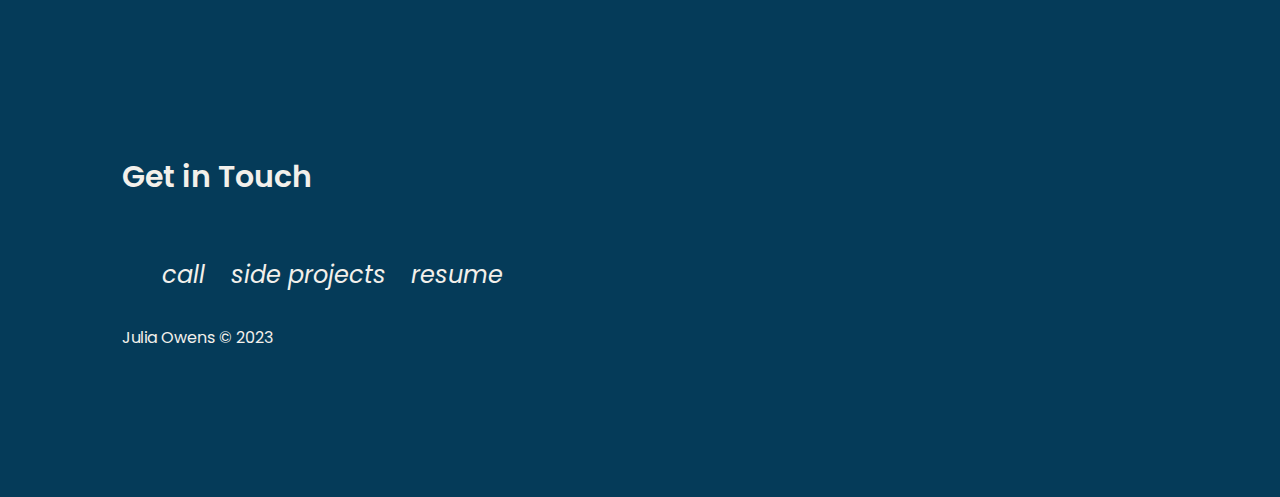
==== commit f82cdc61: "removed testimonial link from mobile nav menu" ====
--- a/about.html
+++ b/about.html
@@ -29,7 +29,6 @@
            <a href="https://docs.google.com/document/d/1MXNMKBV0zy5YNFNmRR_R-AoZou5vwUU80KxR2X10TR0/edit?usp=sharing" target="_blank">resume</a>
            <a href="/portfolio">portfolio</a>
            <a href="/webdesign">web design</a>
-           <a href="/sideprojects">art + collabs</a>
          </div>
          <!-- Navigation links (hidden by default) -->
          <div id="menu-container" class="overlay">
@@ -41,7 +40,6 @@
               <a href="/portfolio">Portfolio</a>
               <a href="/webdesign">Web Design</a>
               <a href="/sideprojects">Art + Collabs</a>
-              <a href="/#testimonials">Testimonials</a>
             </div>
           </div>
  <!-- "Hamburger menu" / "hamburger" to toggle the navigation links -->
--- a/css/style.css
+++ b/css/style.css
@@ -206,16 +206,12 @@
 /* intro */
 
 .hero, .landing {
-
   background-image: url('../assets/shapes/largepinkbackground.svg');
   background-position: center;
   background-repeat: no-repeat;
   background-size: cover;
-  display: flex; 
-  flex-direction: row;
   margin: 0;
   width: 100%;
-
 }
 
 .paragraph {
@@ -232,7 +228,7 @@
   background-size: contain;
   display: flex;
   justify-content: center;
-  padding: 20%;
+  padding: 0 0 10% 10%;
   text-decoration: none;
   width: 100%;
 }
@@ -1250,7 +1246,7 @@
   }
 
   .biopic {
-    padding: 0 20% 0 20%;
+    padding: 0 10% 0 10%;
     width: 100%;
   }
 
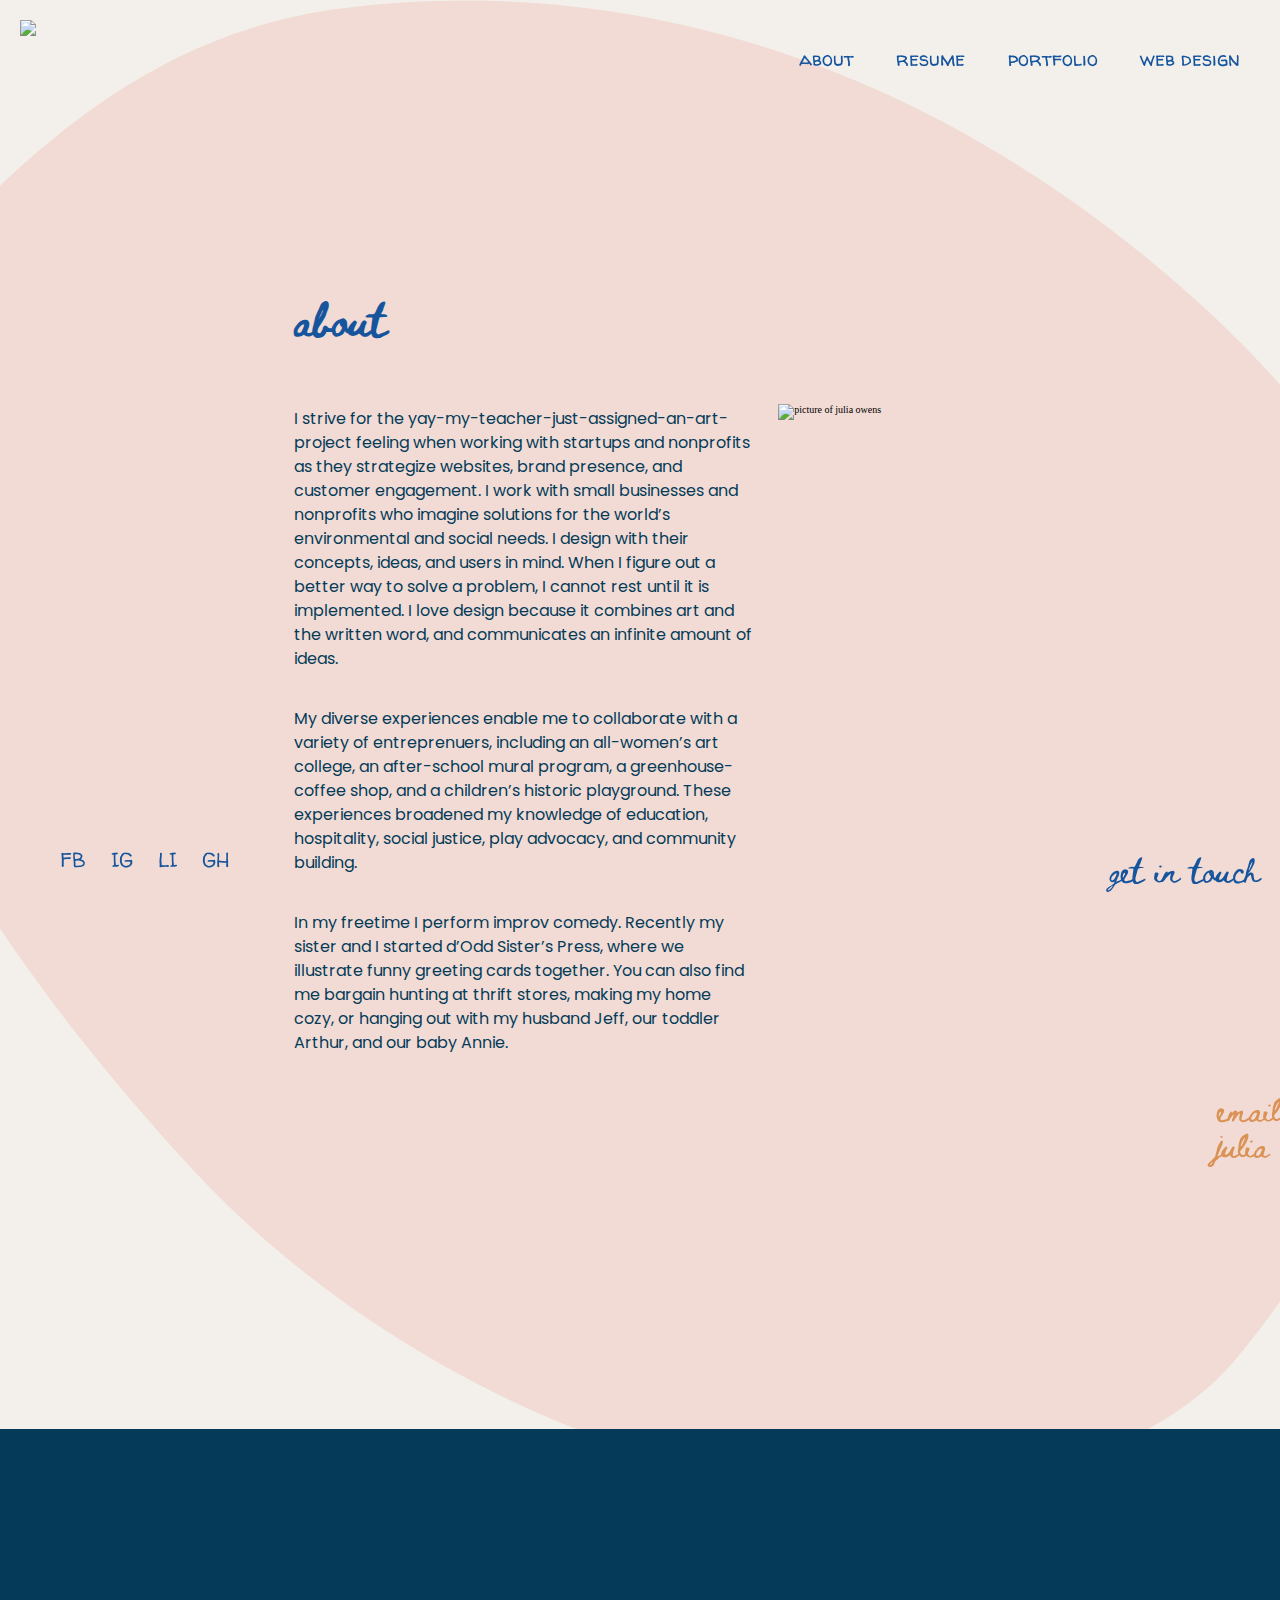
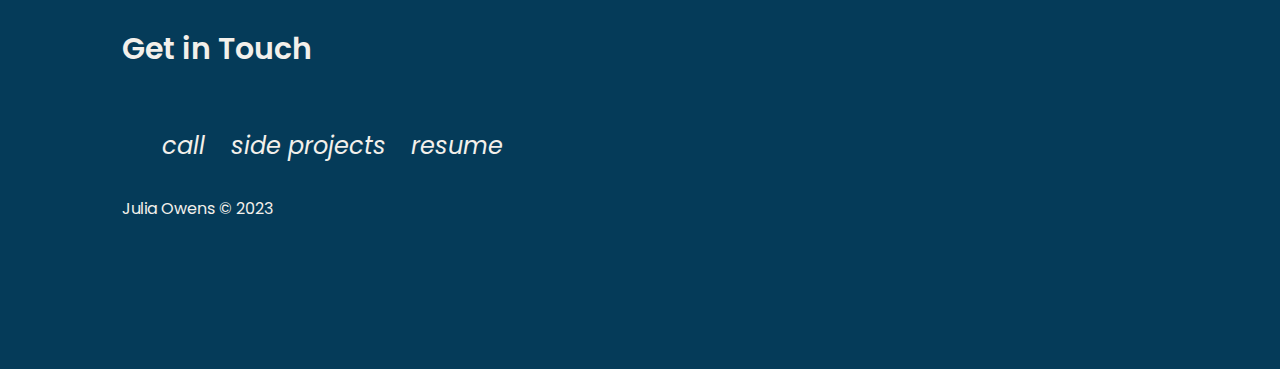
==== commit 0f92bb58: "changes to buttons" ====
--- a/about.html
+++ b/about.html
@@ -59,8 +59,10 @@
                  <p>My diverse experiences enable me to collaborate with a variety of entreprenuers, including an all-women’s art college,  an after-school mural program, a greenhouse-coffee shop, and a children’s historic playground. These experiences broadened my knowledge of education, hospitality, social justice, play advocacy, and community building.</p>
                  <p>In my freetime I perform improv comedy. Recently my sister and I started d’Odd Sister’s Press, where we illustrate funny greeting cards together. You can also find me bargain hunting at thrift stores, making my home cozy, or hanging out with my husband Jeff, our toddler Arthur, and our baby Annie.</p>
                </div>
-               <div class="button">
-                  <a href="mailto:juliasowens@gmail.com" class="orange-button">Email Julia</a>
+               <div class="ProjectCTA">
+                <a href="mailto: juliasowens@gmail.com">
+                email julia
+                </a>
                </div>
             </section>
          </div>
--- a/css/style.css
+++ b/css/style.css
@@ -82,6 +82,7 @@
   font-family: 'Walter Turncoat';
   font-size: 2.4rem;
   line-height: 3.6rem;
+  text-transform: uppercase;
 }
 
 h6 {
@@ -235,12 +236,12 @@
 
 .case-study-intro {
   background-color: #F1DBD4;
-  padding: 50% 10% 30% 10%;
+  padding: 20% 10% 10% 10%;
   width: 100%;
 }
 
 .title {
-  padding: 3rem 0 0 0;
+  padding: 1rem 0 0 0;
 }
 
 h3.title {
@@ -587,7 +588,7 @@
   background-size: contain;
   background-position: center;
   background-repeat: no-repeat;
-  padding: 20%;
+  padding: 10%;
   align-items: center;
   display: flex;
   justify-content: center;
@@ -631,15 +632,15 @@
 }
 
 
-.roles {
+ul.roles {
   align-items: flex-start;
   color: #16559D;
   display: flex;
   flex-direction: column;
   font-family: 'Poppins';
-  font-size: 2.1rem;
+  font-size: 2rem;
   font-weight: 600;
-  line-height: 2rem;
+  line-height: 3rem;
 }
 
 .description1 {
@@ -810,11 +811,11 @@
  }
 
  .conclusion {
-   padding: 10% 5% 5% 5%;
+   width: 50%;
  }
 
 .conclusion h5{
-   padding: 20% 0 0 0;
+   padding: 5% 0 0 0;
  }
 
 
@@ -1004,7 +1005,7 @@
 
   .intro {
     grid-area: intro;
-    padding: 10%;
+    padding: 15%;
   }
 
   .case-study-intro > .button {
@@ -1024,7 +1025,7 @@
     "button app-frame1"
     ". app-frame1";
     grid-template-columns: 50% 50%;
-    padding: 20% 10% 20% 10%;
+    padding: 5% 10% 5% 10%;
     width: 100%;
   }
 
@@ -1300,16 +1301,15 @@
     padding: 0;
   }
 
-  .roles {
+  ul.roles {
     align-items: flex-start;
     color: #16559D;
     display: flex;
     flex-direction: column;
     font-family: 'Poppins';
-    font-size: 1.6rem;
+    font-size: 1.2;
     font-weight: 600;
-    line-height: 1.6rem;
-    padding: 0 0 2rem 0;
+    line-height: 2.4;
   }
 
   .description1 {
@@ -1399,7 +1399,6 @@
 
   .research {
     display: inline-grid;
-    grid-gap: 5%;
     grid-template-areas:
     "title title"
     "participants findings"
@@ -1407,7 +1406,7 @@
     "tasks findings"
     ". findings";
     grid-template-columns: 50% 50%;
-    padding: 10%;
+    padding: 5%;
   }
 
   .analysis {
@@ -1456,7 +1455,7 @@
  .persona2 {
    grid-area: persona2;
    display: grid;
-   grid-gap: 5%;
+   grid-gap: 1rem;
    grid-template-areas:
    "upframe title"
    "upframe quote"
@@ -1703,7 +1702,6 @@
 
   .proto {
     grid-area: proto;
-    padding: 0 10% 0 0;
    }
 
    .protovideomobile {
@@ -1727,8 +1725,6 @@
 
    .conclusion {
      grid-area: conclusion;
-     padding: 0;
-     max-width: 75%;
    }
 
    .conclusion h5{
@@ -1742,11 +1738,10 @@
 
    .end {
      display: grid;
-     grid-gap: 5%;
      grid-template-areas:
-     "proto conclusion";
-     grid-template-columns: 40% 60%;
-     padding: 10% 0 20% 10%;
+     "conclusion proto";
+     grid-template-columns: 60% 40%;
+     padding: 10%;
    }
 
    .bottom-left {
@@ -1882,7 +1877,7 @@
   }
 
   .case-study-intro {
-    padding: 15%;
+    padding: 15% 10% 10% 10%;
   }
 
   .case-study-intro > .button {
@@ -2106,7 +2101,7 @@
     display: inline-flex;
     justify-content: flex-start;
     max-width: 100%;
-    padding: 10% 20% 10% 20%;
+    padding: 5% 20% 5% 20%;
     width: 100%;
   }
 
@@ -2116,7 +2111,6 @@
 
   .challenge h6 {
     max-width: 75%;
-    padding: 0 0 5% 0;
   }
 
   .app-frame3 {
@@ -2142,9 +2136,9 @@
     display: flex;
     flex-direction: column;
     font-family: 'Poppins';
-    font-size: 1.6rem;
+    font-size: 1.2;
     font-weight: 600;
-    padding: 0 0 5% 0;
+    line-height: 1.8;
   }
 
   .description1 {
@@ -2244,13 +2238,14 @@
 
   .research {
     display: grid;
+    grid-gap: 2rem;
     grid-template-areas:
     "title title"
     "participants findings"
     "mostused findings"
     "tasks findings";
     grid-template-columns: 50% 50%;
-    padding: 10% 20% 0 20%;
+    padding: 5% 20% 5% 20%;
   }
 
   .analysis {
@@ -2266,7 +2261,7 @@
     grid-template-areas:
     "competitors analysis";
     grid-template-columns: 50% 50%;
-    padding: 10% 20% 10% 20%;
+    padding: 5% 20% 5% 20%;
   }
 
   .upframe {
@@ -2275,7 +2270,7 @@
 
   .personas {
     background-color: #F1DBD4;
-    padding: 10% 20% 10% 20%;
+    padding: 5% 20% 5% 20%;
     transform: none;
   }
 
@@ -2323,7 +2318,7 @@
     "title title"
     "userstories userstory";
     grid-template-columns: 50% 50%;
-    padding: 10% 10% 0 20%;
+    padding: 5% 20% 5% 20%;
   }
 
   .userflows {
@@ -2417,7 +2412,7 @@
     "ProjectCTA impressions"
     ". impressions";
     grid-template-columns: 50% 50%;
-    padding: 10% 10% 10% 20%;
+    padding: 5% 20% 5% 20%;
     width: 100%;
   }
 
@@ -2477,13 +2472,13 @@
     display: flex;
     flex-direction: row-reverse;
     max-width: 1600px;
-    padding: 0 10% 10% 20%;
+    padding: 0 10% 0 20%;
 }
 
   .process {
     align-self: center;
     flex-direction: column;
-    padding: 0;
+    padding: 10% 0 5% 0;
     width: 100%;
   }
 
@@ -2558,7 +2553,6 @@
 
  .proto {
     grid-area: proto;
-    padding: 20%;
     width: 100%;
   }
 
@@ -2583,11 +2577,9 @@
   .end {
     display: grid;
     grid-template-areas:
-    "proto ."
-    "proto conclusion"
-    "proto .";
-    grid-template-columns: 50% 60%;
-    padding: 0 10% 10% 10%;
+    "conclusion proto";
+    grid-template-columns: 50% 50%;
+    padding: 5% 20% 5% 20%;
   }
 
   .social {
